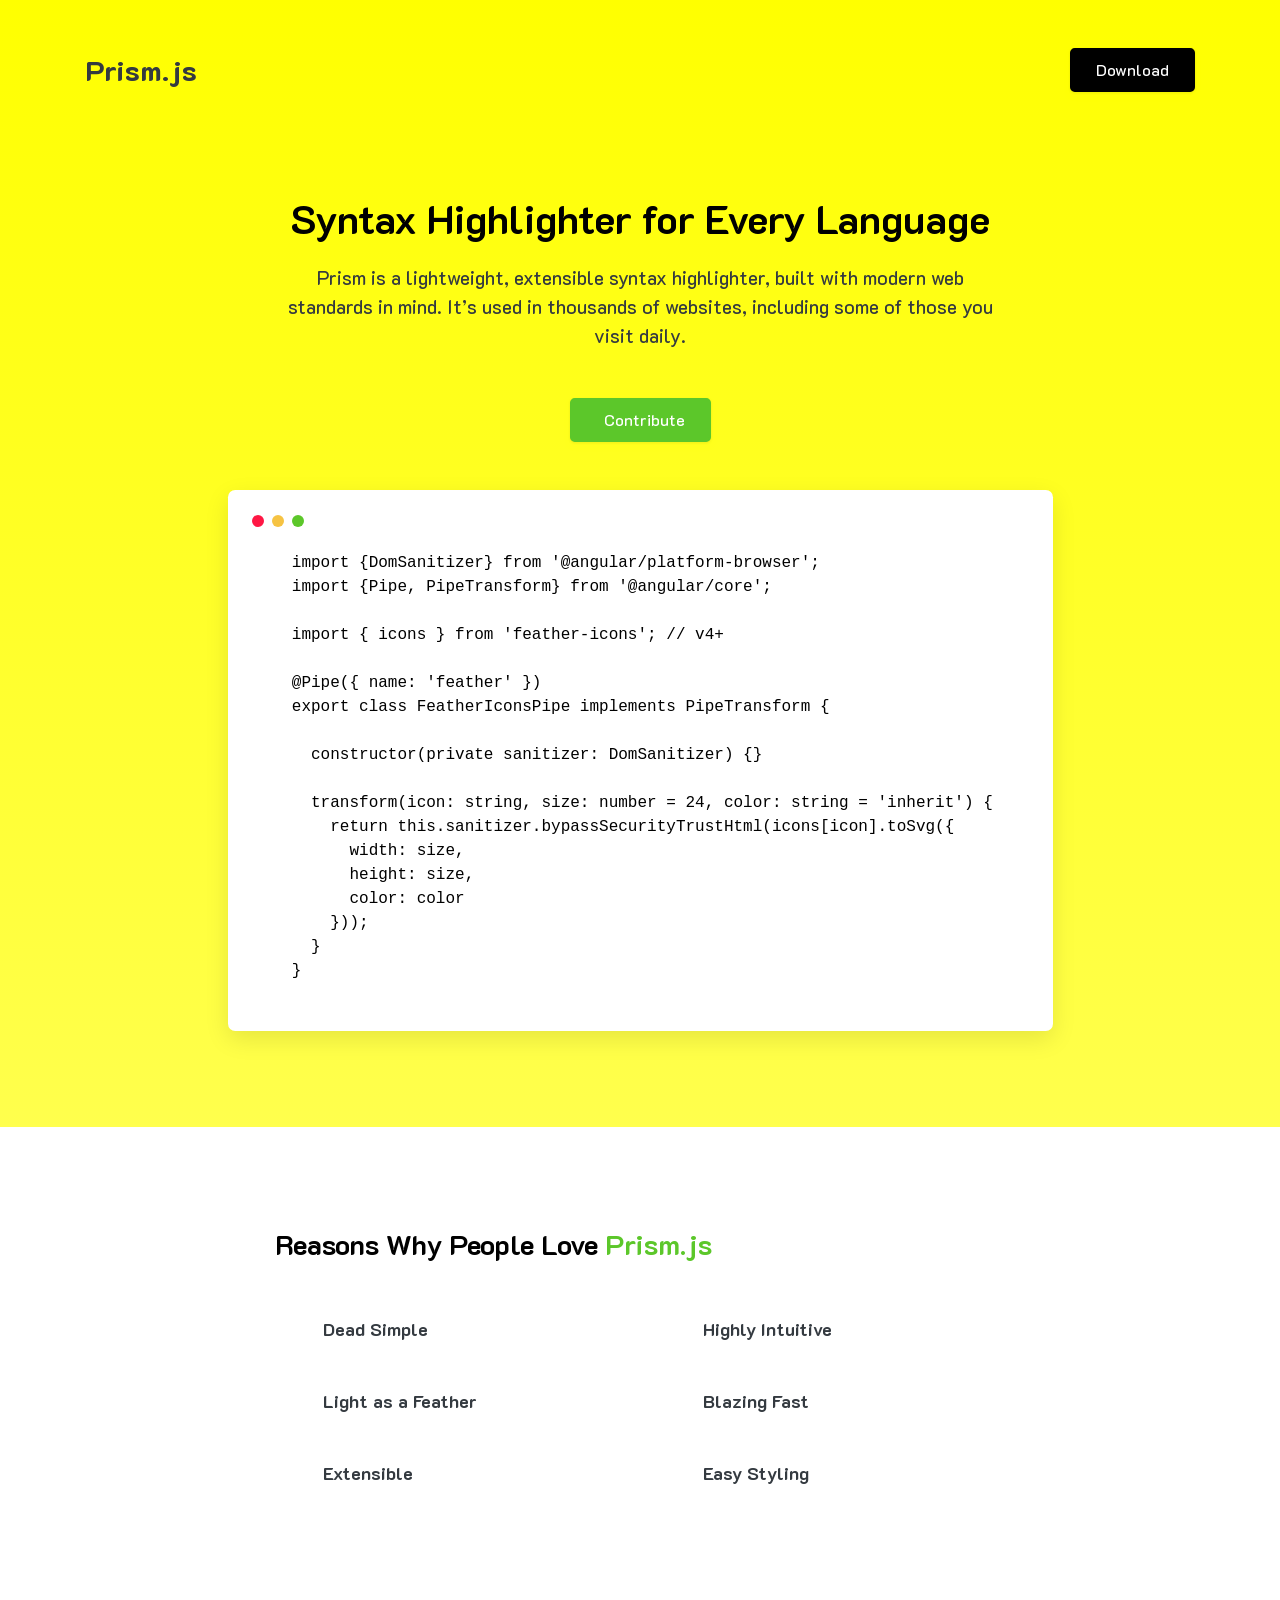
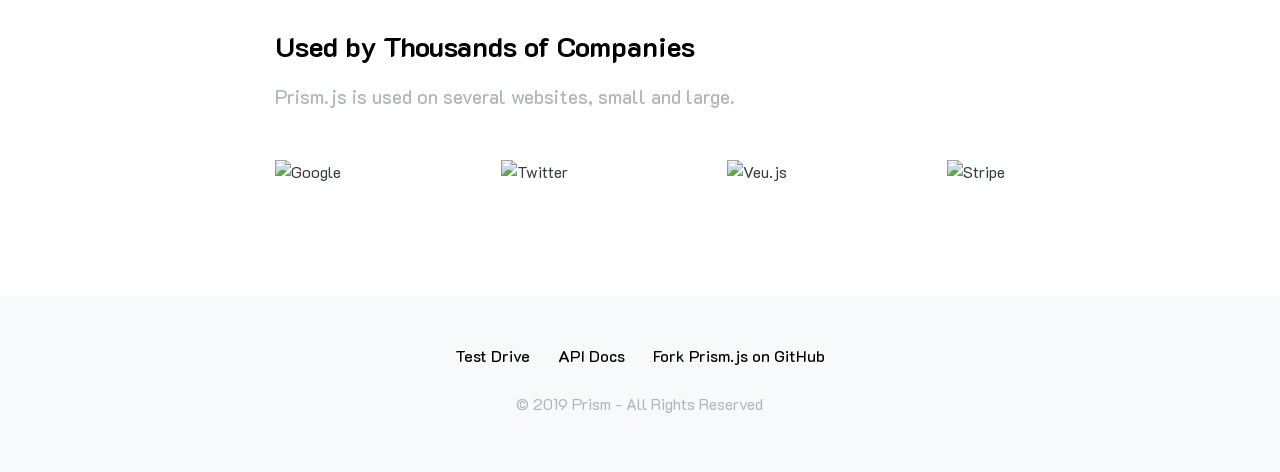
==== docs/index.html @ 2f0b711b "docs" ====
<!doctype html>
<html lang="en">
<head>
    <!-- Required meta tags -->
    <meta charset="utf-8">
    <meta name="viewport" content="width=device-width, initial-scale=1, shrink-to-fit=no">
    <title>Prism - Bootstrap 4 Open Source Landing Page Template</title>
    <meta name="description" content="Prism is a beautiful Bootstrap 4 template for open-source landing pages."/>

    <!--Google font-->
    <link href="https://fonts.googleapis.com/css?family=K2D:300,400,500,700,800" rel="stylesheet">

    <!-- Bootstrap CSS / Color Scheme -->
    <link rel="stylesheet" href="css/bootstrap.css">
</head>
<body>

<!--Header Section-->
<section class="bg-gradient pt-5 pb-6">
    <div class="container">
        <div class="row">
            <div class="col-12 d-flex flex-row align-items-center justify-content-between">
                <div class="heading-brand">Prism.js</div>
                <a href="https://prismjs.com/download.html" class="btn btn-dark" target="_blank">Download</a>
            </div>
        </div>
        <div class="row mt-6">
            <div class="col-md-8 mx-auto text-center">
                <h1>Syntax Highlighter for Every Language</h1>
                <p class="lead mb-5">Prism is a lightweight, extensible syntax highlighter, built with modern web
                    standards in mind. It’s used in thousands of websites, including some of those you visit daily.</p>
                <a href="https://github.com/LeaVerou/prism/" class="btn btn-success svg-icon">
                    <em class="mr-2" data-feather="github"></em>
                    Contribute
                </a>
            </div>
        </div>
        <div class="row mt-5">
            <div class="col-md-9 mx-auto">
                <div class="code-window">
                    <div class="dots">
                        <div class="red"></div>
                        <div class="orange"></div>
                        <div class="green"></div>
                    </div>
                    <pre class="language-javascript line-numbers"><code class="language-javascript">import {DomSanitizer} from '@angular/platform-browser';
import {Pipe, PipeTransform} from '@angular/core';

import { icons } from 'feather-icons'; // v4+

@Pipe({ name: 'feather' })
export class FeatherIconsPipe implements PipeTransform {

  constructor(private sanitizer: DomSanitizer) {}

  transform(icon: string, size: number = 24, color: string = 'inherit') {
    return this.sanitizer.bypassSecurityTrustHtml(icons[icon].toSvg({
      width: size,
      height: size,
      color: color
    }));
  }
}</code></pre>
                </div>
            </div>
        </div>
    </div>
</section>

<!--Features Section-->
<section class="py-6">
    <div class="container">
        <div class="row">
            <div class="col-md-8 mx-auto">
                <h2 class="text-center text-md-left">Reasons Why People Love <span class="text-success">Prism.js</span></h2>
                <div class="row feature-grid">
                    <div class="col-sm-6">
                        <div class="media">
                            <div class="icon-box">
                                <div class="icon-box-inner">
                                    <span data-feather="check-circle" width="28" height="28"></span>
                                </div>
                            </div>
                            <div class="media-body">
                                Dead Simple
                            </div>
                        </div>
                    </div>
                    <div class="col-sm-6">
                        <div class="media">
                            <div class="icon-box">
                                <div class="icon-box-inner">
                                    <span data-feather="command" width="28" height="28"></span>
                                </div>
                            </div>
                            <div class="media-body">
                                Highly Intuitive
                            </div>
                        </div>
                    </div>
                    <div class="col-sm-6">
                        <div class="media">
                            <div class="icon-box">
                                <div class="icon-box-inner">
                                    <span data-feather="feather" width="28" height="28"></span>
                                </div>
                            </div>
                            <div class="media-body">
                                Light as a Feather
                            </div>
                        </div>
                    </div>
                    <div class="col-sm-6">
                        <div class="media">
                            <div class="icon-box">
                                <div class="icon-box-inner">
                                    <span data-feather="zap" width="28" height="28"></span>
                                </div>
                            </div>
                            <div class="media-body">
                                Blazing Fast
                            </div>
                        </div>
                    </div>
                    <div class="col-sm-6">
                        <div class="media">
                            <div class="icon-box">
                                <div class="icon-box-inner">
                                    <span data-feather="git-pull-request" width="28" height="28"></span>
                                </div>
                            </div>
                            <div class="media-body">
                                Extensible
                            </div>
                        </div>
                    </div><div class="col-sm-6">
                        <div class="media">
                            <div class="icon-box">
                                <div class="icon-box-inner">
                                    <span data-feather="droplet" width="28" height="28"></span>
                                </div>
                            </div>
                            <div class="media-body">
                                Easy Styling
                            </div>
                        </div>
                    </div>
                </div>
            </div>
        </div>
    </div>
</section>

<!--Used By Section-->
<section class="pb-6">
    <div class="container">
        <div class="row">
            <div class="col-md-8 mx-auto">
                <h2 class="text-center text-md-left">Used by Thousands of Companies</h2>
                <p class="lead text-muted">Prism.js is used on several websites, small and large.</p>
                <div class="mt-5 d-flex flex-row justify-content-md-between flex-wrap press-icons">
                    <img src="https://logo.clearbit.com/google.com?size=60" alt="Google"/>
                    <img src="https://logo.clearbit.com/twitter.com?size=60" alt="Twitter"/>
                    <img src="https://logo.clearbit.com/vuejs.org?size=60" alt="Veu.js"/>
                    <img src="https://logo.clearbit.com/stripe.com?size=60" alt="Stripe"/>
                </div>
            </div>
        </div>
    </div>
</section>

<!--footer-->
<footer class="py-5 bg-light">
    <div class="container">
        <div class="row">
            <div class="col-12 text-center">
                <ul class="list-inline">
                    <li class="list-inline-item"><a href="https://prismjs.com/test.html">Test Drive</a></li>
                    <li class="list-inline-item"><a href="https://prismjs.com/extending.html">API Docs</a></li>
                    <li class="list-inline-item"><a href="https://github.com/LeaVerou/prism/">Fork Prism.js on GitHub</a></li>
                </ul>
            </div>
        </div>
        <div class="row my-2">
            <div class="col-md-4 mx-auto text-muted text-center small-xl">
                &copy; 2019 Prism - All Rights Reserved
            </div>
        </div>
    </div>
</footer>

<!-- jQuery first, then Popper.js, then Bootstrap JS -->
<script src="https://code.jquery.com/jquery-3.2.1.min.js"></script>
<script src="https://cdnjs.cloudflare.com/ajax/libs/feather-icons/4.7.3/feather.min.js"></script>
<script src="https://cdnjs.cloudflare.com/ajax/libs/prism/1.15.0/prism.min.js"></script>
<script src="https://cdnjs.cloudflare.com/ajax/libs/prism/1.15.0/plugins/line-numbers/prism-line-numbers.min.js"></script>
<script src="js/scripts.js"></script>
</body>
</html>
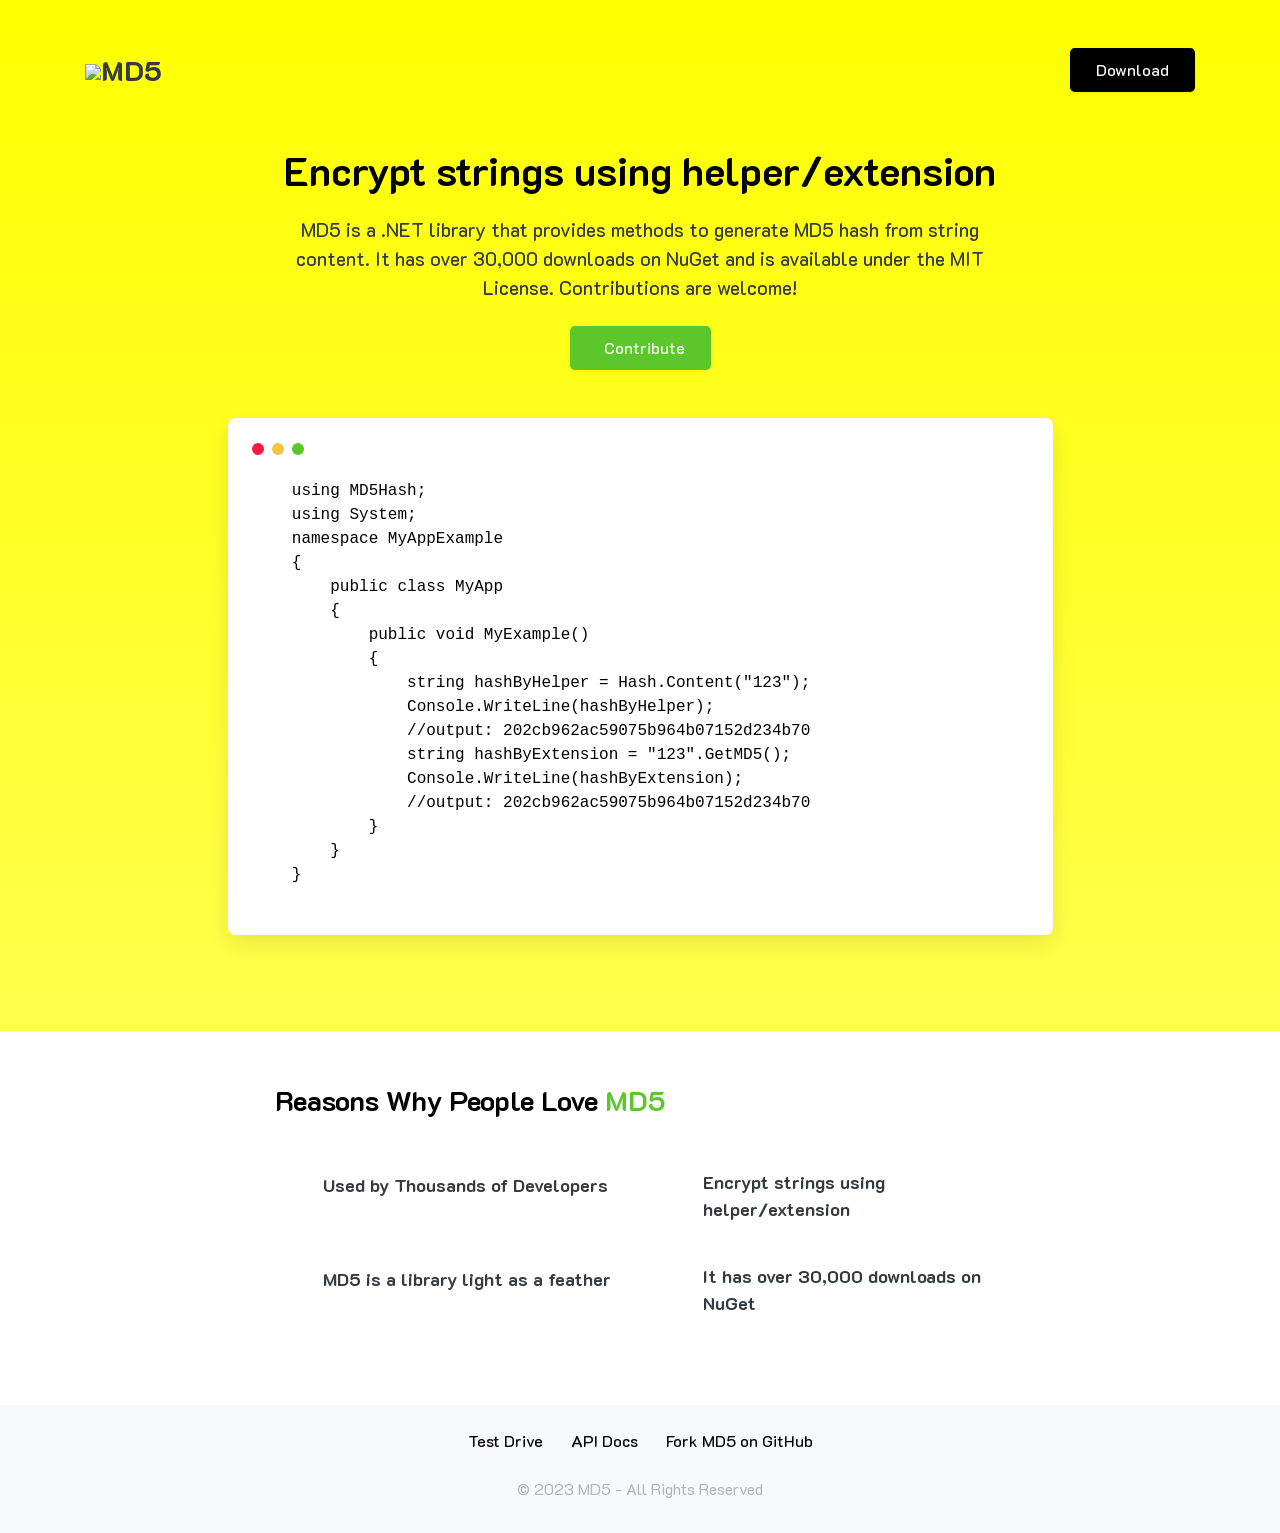
==== commit 3a045ccb: "updated docs" ====
--- a/docs/index.html
+++ b/docs/index.html
@@ -4,14 +4,19 @@
     <!-- Required meta tags -->
     <meta charset="utf-8">
     <meta name="viewport" content="width=device-width, initial-scale=1, shrink-to-fit=no">
-    <title>Prism - Bootstrap 4 Open Source Landing Page Template</title>
-    <meta name="description" content="Prism is a beautiful Bootstrap 4 template for open-source landing pages."/>
+    <title>MD5 - .NET library to generate MD5 hash</title>
+    <meta name="description" content="MD5 is a .NET library that provides methods to generate MD5 hash from string content. It uses the System.Security.Cryptography.MD5 class to generate the hash."/>
 
     <!--Google font-->
     <link href="https://fonts.googleapis.com/css?family=K2D:300,400,500,700,800" rel="stylesheet">
 
     <!-- Bootstrap CSS / Color Scheme -->
     <link rel="stylesheet" href="css/bootstrap.css">
+    <style>
+        .token.operator, .token.entity, .token.url, .language-css .token.string, .style .token.string, .token.variable {
+            color: #000000;
+        }
+    </style>
 </head>
 <body>
 
@@ -20,16 +25,16 @@
     <div class="container">
         <div class="row">
             <div class="col-12 d-flex flex-row align-items-center justify-content-between">
-                <div class="heading-brand">Prism.js</div>
-                <a href="https://prismjs.com/download.html" class="btn btn-dark" target="_blank">Download</a>
+                <div class="heading-brand"><img src="https://api.nuget.org/v3-flatcontainer/md5/2.0.3/icon" width="35" style="padding-bottom: 5px;"/>MD5</div>
+                <a href="https://www.nuget.org/packages/MD5" class="btn btn-dark" target="_blank">Download</a>
             </div>
         </div>
-        <div class="row mt-6">
+        <div class="row mt-5">
             <div class="col-md-8 mx-auto text-center">
-                <h1>Syntax Highlighter for Every Language</h1>
-                <p class="lead mb-5">Prism is a lightweight, extensible syntax highlighter, built with modern web
-                    standards in mind. It’s used in thousands of websites, including some of those you visit daily.</p>
-                <a href="https://github.com/LeaVerou/prism/" class="btn btn-success svg-icon">
+                <h1>Encrypt strings using helper/extension
+                </h1>
+                <p class="lead mb-4">MD5 is a .NET library that provides methods to generate MD5 hash from string content. It has over 30,000 downloads on NuGet and is available under the MIT License. Contributions are welcome!</p>
+                <a href="https://github.com/oalexandrefreire/MD5" class="btn btn-success svg-icon">
                     <em class="mr-2" data-feather="github"></em>
                     Contribute
                 </a>
@@ -43,24 +48,24 @@
                         <div class="orange"></div>
                         <div class="green"></div>
                     </div>
-                    <pre class="language-javascript line-numbers"><code class="language-javascript">import {DomSanitizer} from '@angular/platform-browser';
-import {Pipe, PipeTransform} from '@angular/core';
-
-import { icons } from 'feather-icons'; // v4+
-
-@Pipe({ name: 'feather' })
-export class FeatherIconsPipe implements PipeTransform {
-
-  constructor(private sanitizer: DomSanitizer) {}
-
-  transform(icon: string, size: number = 24, color: string = 'inherit') {
-    return this.sanitizer.bypassSecurityTrustHtml(icons[icon].toSvg({
-      width: size,
-      height: size,
-      color: color
-    }));
-  }
-}</code></pre>
+                    <pre class="language-javascript line-numbers"><code class="language-javascript">using MD5Hash;
+using System;
+namespace MyAppExample
+{
+    public class MyApp
+    {
+        public void MyExample()
+        {
+            string hashByHelper = Hash.Content("123");
+            Console.WriteLine(hashByHelper);
+            //output: 202cb962ac59075b964b07152d234b70
+            string hashByExtension = "123".GetMD5();
+            Console.WriteLine(hashByExtension);
+            //output: 202cb962ac59075b964b07152d234b70
+        }
+    }
+}
+</code></pre>
                 </div>
             </div>
         </div>
@@ -68,11 +73,11 @@
 </section>
 
 <!--Features Section-->
-<section class="py-6">
+<section class="py-5">
     <div class="container">
         <div class="row">
             <div class="col-md-8 mx-auto">
-                <h2 class="text-center text-md-left">Reasons Why People Love <span class="text-success">Prism.js</span></h2>
+                <h2 class="text-center text-md-left">Reasons Why People Love <span class="text-success">MD5</span></h2>
                 <div class="row feature-grid">
                     <div class="col-sm-6">
                         <div class="media">
@@ -82,7 +87,7 @@
                                 </div>
                             </div>
                             <div class="media-body">
-                                Dead Simple
+                                Used by Thousands of Developers
                             </div>
                         </div>
                     </div>
@@ -94,7 +99,7 @@
                                 </div>
                             </div>
                             <div class="media-body">
-                                Highly Intuitive
+                                Encrypt strings using helper/extension
                             </div>
                         </div>
                     </div>
@@ -106,7 +111,7 @@
                                 </div>
                             </div>
                             <div class="media-body">
-                                Light as a Feather
+                                MD5 is a library light as a feather
                             </div>
                         </div>
                     </div>
@@ -118,30 +123,7 @@
                                 </div>
                             </div>
                             <div class="media-body">
-                                Blazing Fast
-                            </div>
-                        </div>
-                    </div>
-                    <div class="col-sm-6">
-                        <div class="media">
-                            <div class="icon-box">
-                                <div class="icon-box-inner">
-                                    <span data-feather="git-pull-request" width="28" height="28"></span>
-                                </div>
-                            </div>
-                            <div class="media-body">
-                                Extensible
-                            </div>
-                        </div>
-                    </div><div class="col-sm-6">
-                        <div class="media">
-                            <div class="icon-box">
-                                <div class="icon-box-inner">
-                                    <span data-feather="droplet" width="28" height="28"></span>
-                                </div>
-                            </div>
-                            <div class="media-body">
-                                Easy Styling
+                                It has over 30,000 downloads on NuGet
                             </div>
                         </div>
                     </div>
@@ -151,39 +133,21 @@
     </div>
 </section>
 
-<!--Used By Section-->
-<section class="pb-6">
-    <div class="container">
-        <div class="row">
-            <div class="col-md-8 mx-auto">
-                <h2 class="text-center text-md-left">Used by Thousands of Companies</h2>
-                <p class="lead text-muted">Prism.js is used on several websites, small and large.</p>
-                <div class="mt-5 d-flex flex-row justify-content-md-between flex-wrap press-icons">
-                    <img src="https://logo.clearbit.com/google.com?size=60" alt="Google"/>
-                    <img src="https://logo.clearbit.com/twitter.com?size=60" alt="Twitter"/>
-                    <img src="https://logo.clearbit.com/vuejs.org?size=60" alt="Veu.js"/>
-                    <img src="https://logo.clearbit.com/stripe.com?size=60" alt="Stripe"/>
-                </div>
-            </div>
-        </div>
-    </div>
-</section>
-
 <!--footer-->
-<footer class="py-5 bg-light">
+<footer class="py-4 bg-light">
     <div class="container">
         <div class="row">
             <div class="col-12 text-center">
                 <ul class="list-inline">
-                    <li class="list-inline-item"><a href="https://prismjs.com/test.html">Test Drive</a></li>
-                    <li class="list-inline-item"><a href="https://prismjs.com/extending.html">API Docs</a></li>
-                    <li class="list-inline-item"><a href="https://github.com/LeaVerou/prism/">Fork Prism.js on GitHub</a></li>
+                    <li class="list-inline-item"><a href="https://www.nuget.org/packages/MD5">Test Drive</a></li>
+                    <li class="list-inline-item"><a href="https://github.com/oalexandrefreire/MD5#readme">API Docs</a></li>
+                    <li class="list-inline-item"><a href="https://github.com/oalexandrefreire/MD5/fork/">Fork MD5 on GitHub</a></li>
                 </ul>
             </div>
         </div>
         <div class="row my-2">
             <div class="col-md-4 mx-auto text-muted text-center small-xl">
-                &copy; 2019 Prism - All Rights Reserved
+                &copy; 2023 MD5 - All Rights Reserved
             </div>
         </div>
     </div>
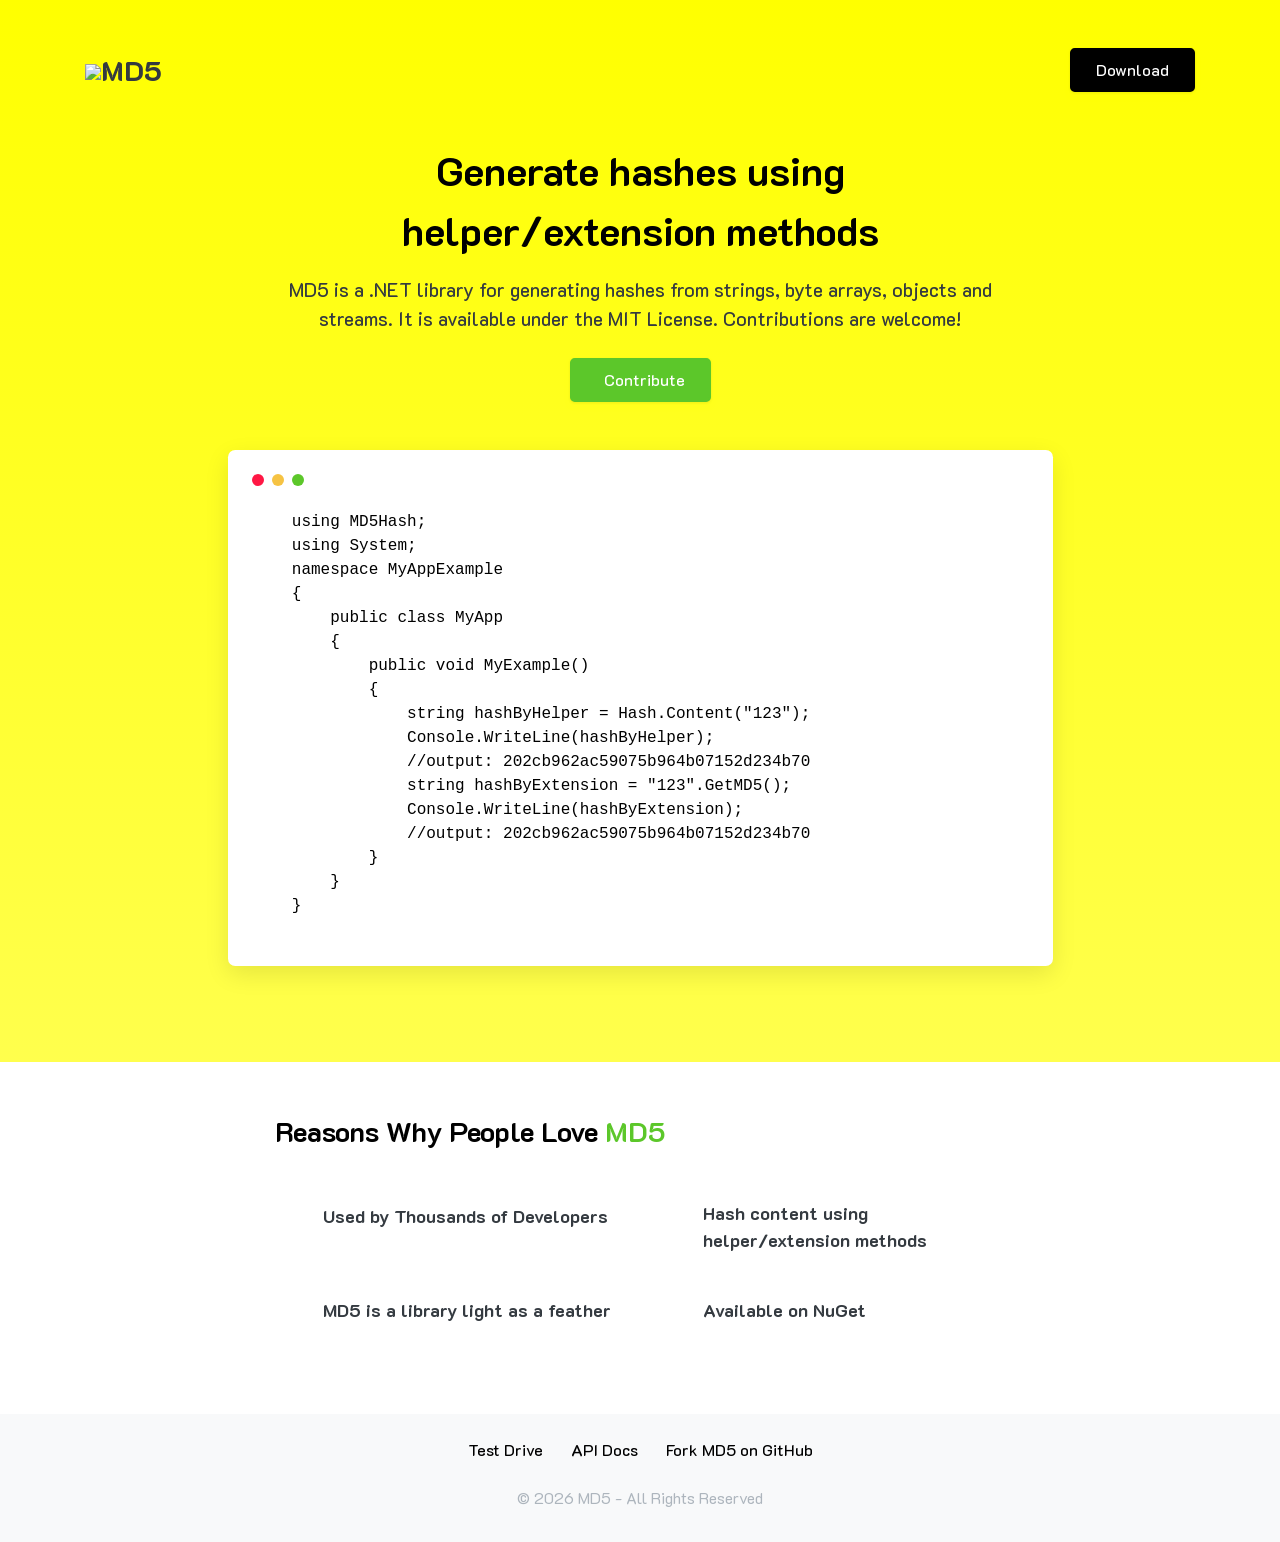
==== commit a8518a34: "updates" ====
--- a/docs/index.html
+++ b/docs/index.html
@@ -4,8 +4,8 @@
     <!-- Required meta tags -->
     <meta charset="utf-8">
     <meta name="viewport" content="width=device-width, initial-scale=1, shrink-to-fit=no">
-    <title>MD5 - .NET library to generate MD5 hash</title>
-    <meta name="description" content="MD5 is a .NET library that provides methods to generate MD5 hash from string content. It uses the System.Security.Cryptography.MD5 class to generate the hash."/>
+    <title>MD5 - .NET library for MD5 hashes</title>
+    <meta name="description" content="A .NET library for generating MD5 hashes from strings, byte arrays, objects and streams for compatibility and checksums."/>
 
     <!--Google font-->
     <link href="https://fonts.googleapis.com/css?family=K2D:300,400,500,700,800" rel="stylesheet">
@@ -31,9 +31,9 @@
         </div>
         <div class="row mt-5">
             <div class="col-md-8 mx-auto text-center">
-                <h1>Encrypt strings using helper/extension
+                <h1>Generate hashes using helper/extension methods
                 </h1>
-                <p class="lead mb-4">MD5 is a .NET library that provides methods to generate MD5 hash from string content. It has over 30,000 downloads on NuGet and is available under the MIT License. Contributions are welcome!</p>
+                <p class="lead mb-4">MD5 is a .NET library for generating hashes from strings, byte arrays, objects and streams. It is available under the MIT License. Contributions are welcome!</p>
                 <a href="https://github.com/oalexandrefreire/MD5" class="btn btn-success svg-icon">
                     <em class="mr-2" data-feather="github"></em>
                     Contribute
@@ -99,7 +99,7 @@
                                 </div>
                             </div>
                             <div class="media-body">
-                                Encrypt strings using helper/extension
+                                Hash content using helper/extension methods
                             </div>
                         </div>
                     </div>
@@ -123,7 +123,7 @@
                                 </div>
                             </div>
                             <div class="media-body">
-                                It has over 30,000 downloads on NuGet
+                                Available on NuGet
                             </div>
                         </div>
                     </div>
@@ -147,7 +147,7 @@
         </div>
         <div class="row my-2">
             <div class="col-md-4 mx-auto text-muted text-center small-xl">
-                &copy; 2023 MD5 - All Rights Reserved
+                &copy; 2026 MD5 - All Rights Reserved
             </div>
         </div>
     </div>
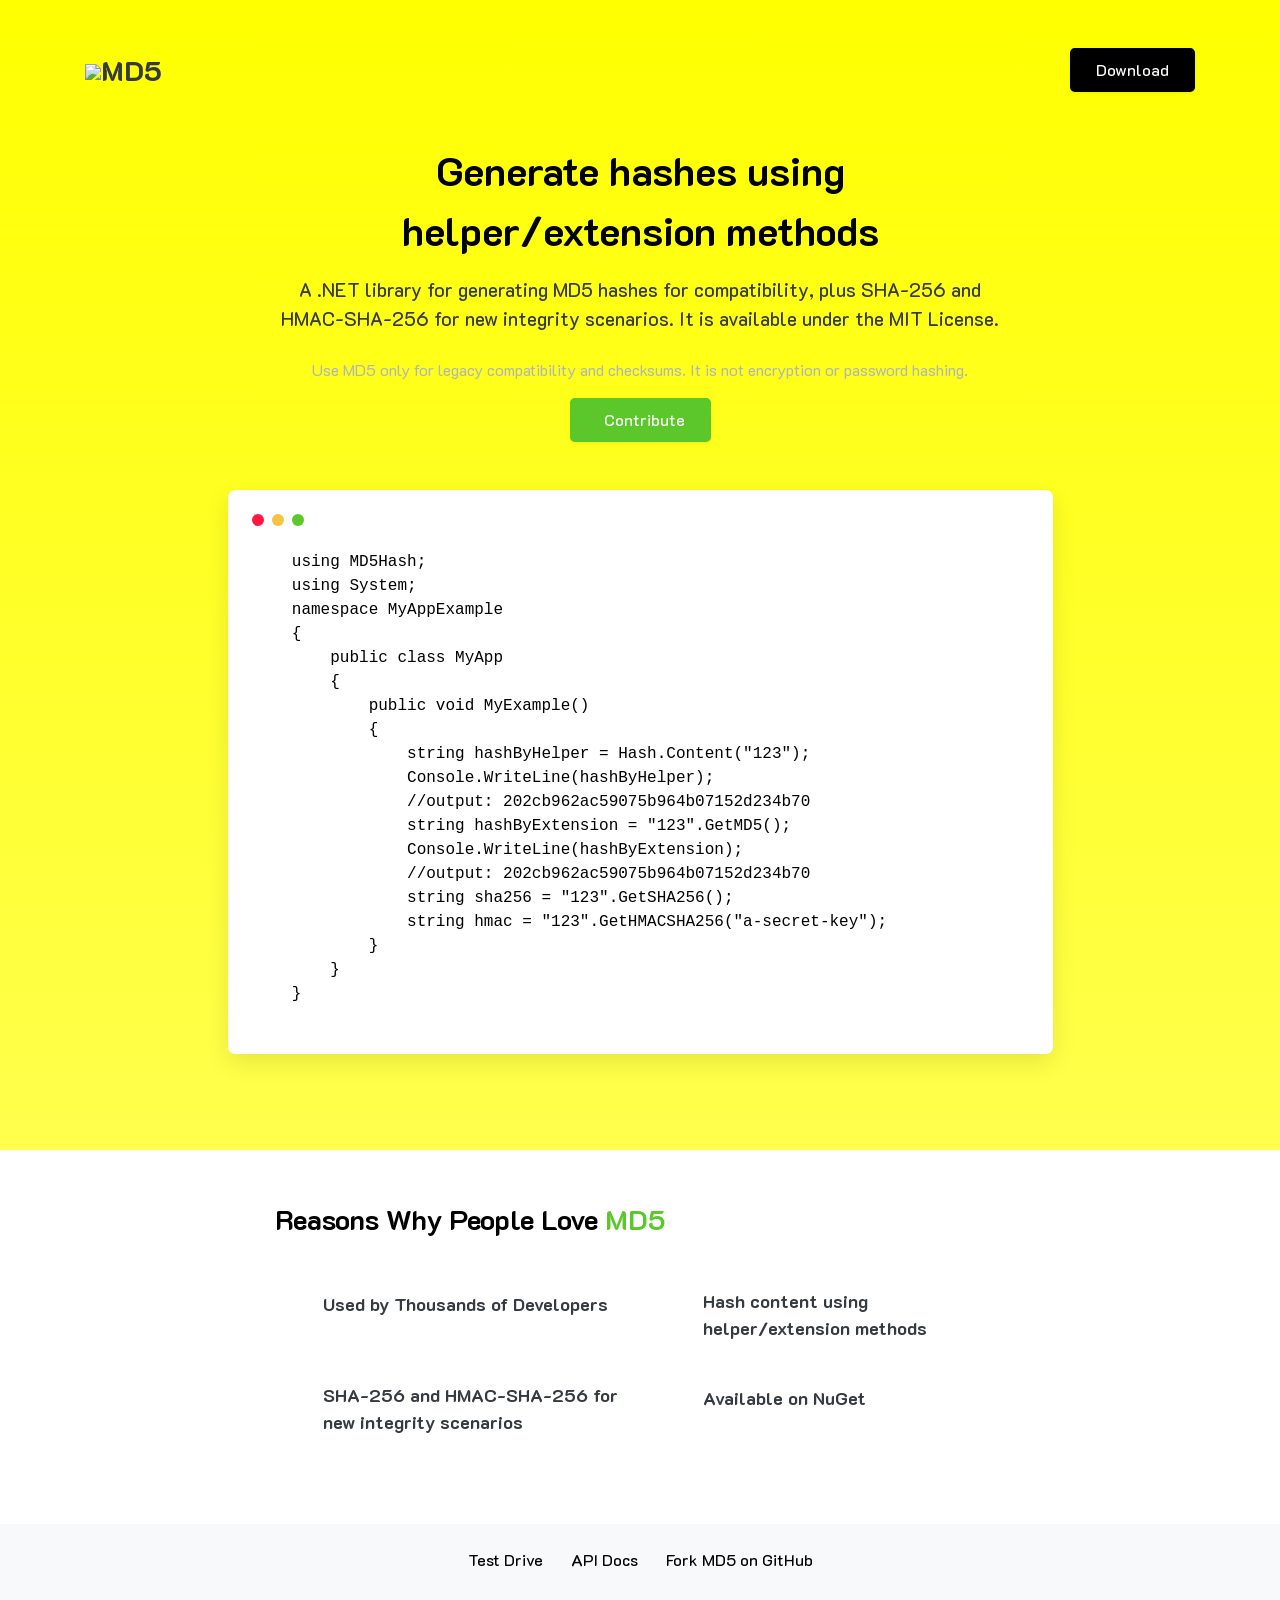
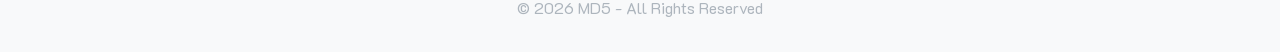
==== commit 4dd6a4d5: "release 2.3.0" ====
--- a/docs/index.html
+++ b/docs/index.html
@@ -4,8 +4,8 @@
     <!-- Required meta tags -->
     <meta charset="utf-8">
     <meta name="viewport" content="width=device-width, initial-scale=1, shrink-to-fit=no">
-    <title>MD5 - .NET library for MD5 hashes</title>
-    <meta name="description" content="A .NET library for generating MD5 hashes from strings, byte arrays, objects and streams for compatibility and checksums."/>
+    <title>MD5 - .NET library for MD5, SHA-256 and HMAC-SHA-256 hashes</title>
+    <meta name="description" content="A .NET library for generating MD5, SHA-256 and HMAC-SHA-256 hashes from strings, byte arrays, objects and streams."/>
 
     <!--Google font-->
     <link href="https://fonts.googleapis.com/css?family=K2D:300,400,500,700,800" rel="stylesheet">
@@ -33,7 +33,8 @@
             <div class="col-md-8 mx-auto text-center">
                 <h1>Generate hashes using helper/extension methods
                 </h1>
-                <p class="lead mb-4">MD5 is a .NET library for generating hashes from strings, byte arrays, objects and streams. It is available under the MIT License. Contributions are welcome!</p>
+                <p class="lead mb-4">A .NET library for generating MD5 hashes for compatibility, plus SHA-256 and HMAC-SHA-256 for new integrity scenarios. It is available under the MIT License.</p>
+                <p class="text-muted">Use MD5 only for legacy compatibility and checksums. It is not encryption or password hashing.</p>
                 <a href="https://github.com/oalexandrefreire/MD5" class="btn btn-success svg-icon">
                     <em class="mr-2" data-feather="github"></em>
                     Contribute
@@ -62,6 +63,8 @@
             string hashByExtension = "123".GetMD5();
             Console.WriteLine(hashByExtension);
             //output: 202cb962ac59075b964b07152d234b70
+            string sha256 = "123".GetSHA256();
+            string hmac = "123".GetHMACSHA256("a-secret-key");
         }
     }
 }
@@ -111,7 +114,7 @@
                                 </div>
                             </div>
                             <div class="media-body">
-                                MD5 is a library light as a feather
+                                SHA-256 and HMAC-SHA-256 for new integrity scenarios
                             </div>
                         </div>
                     </div>
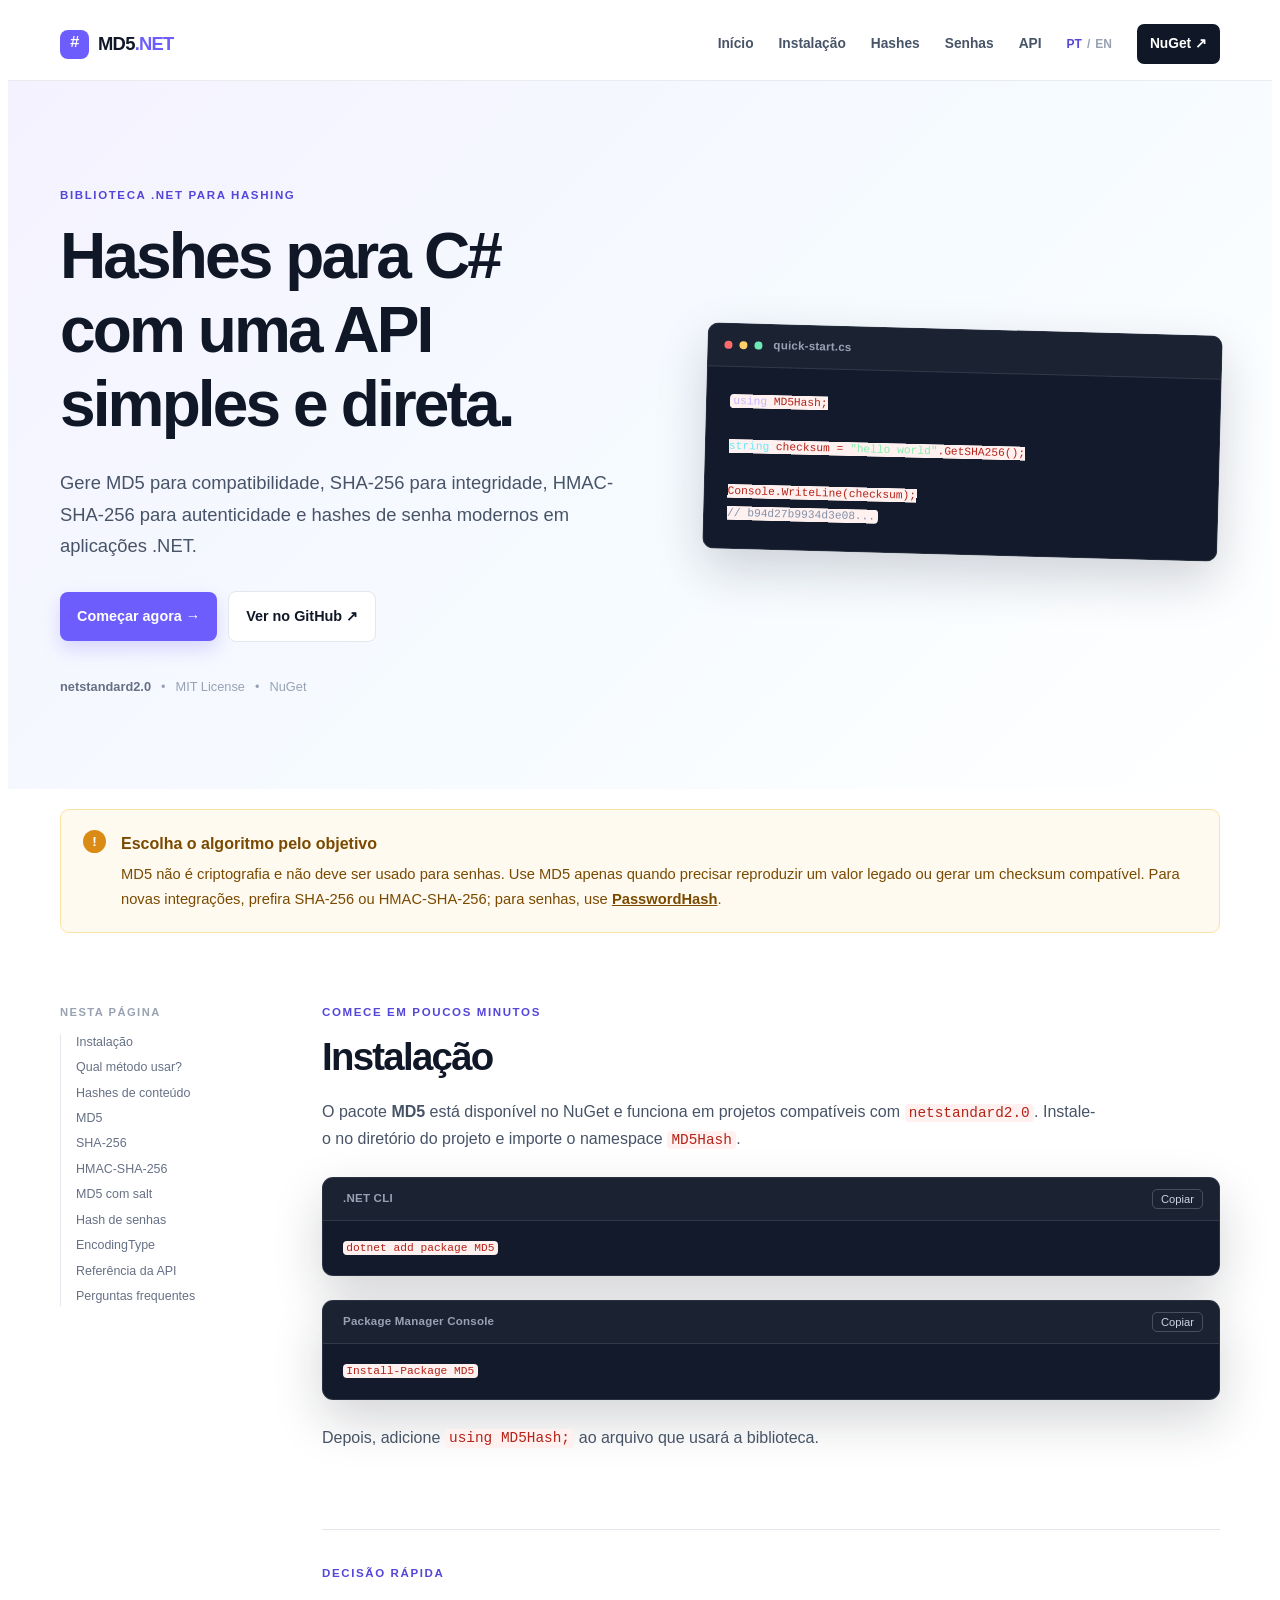
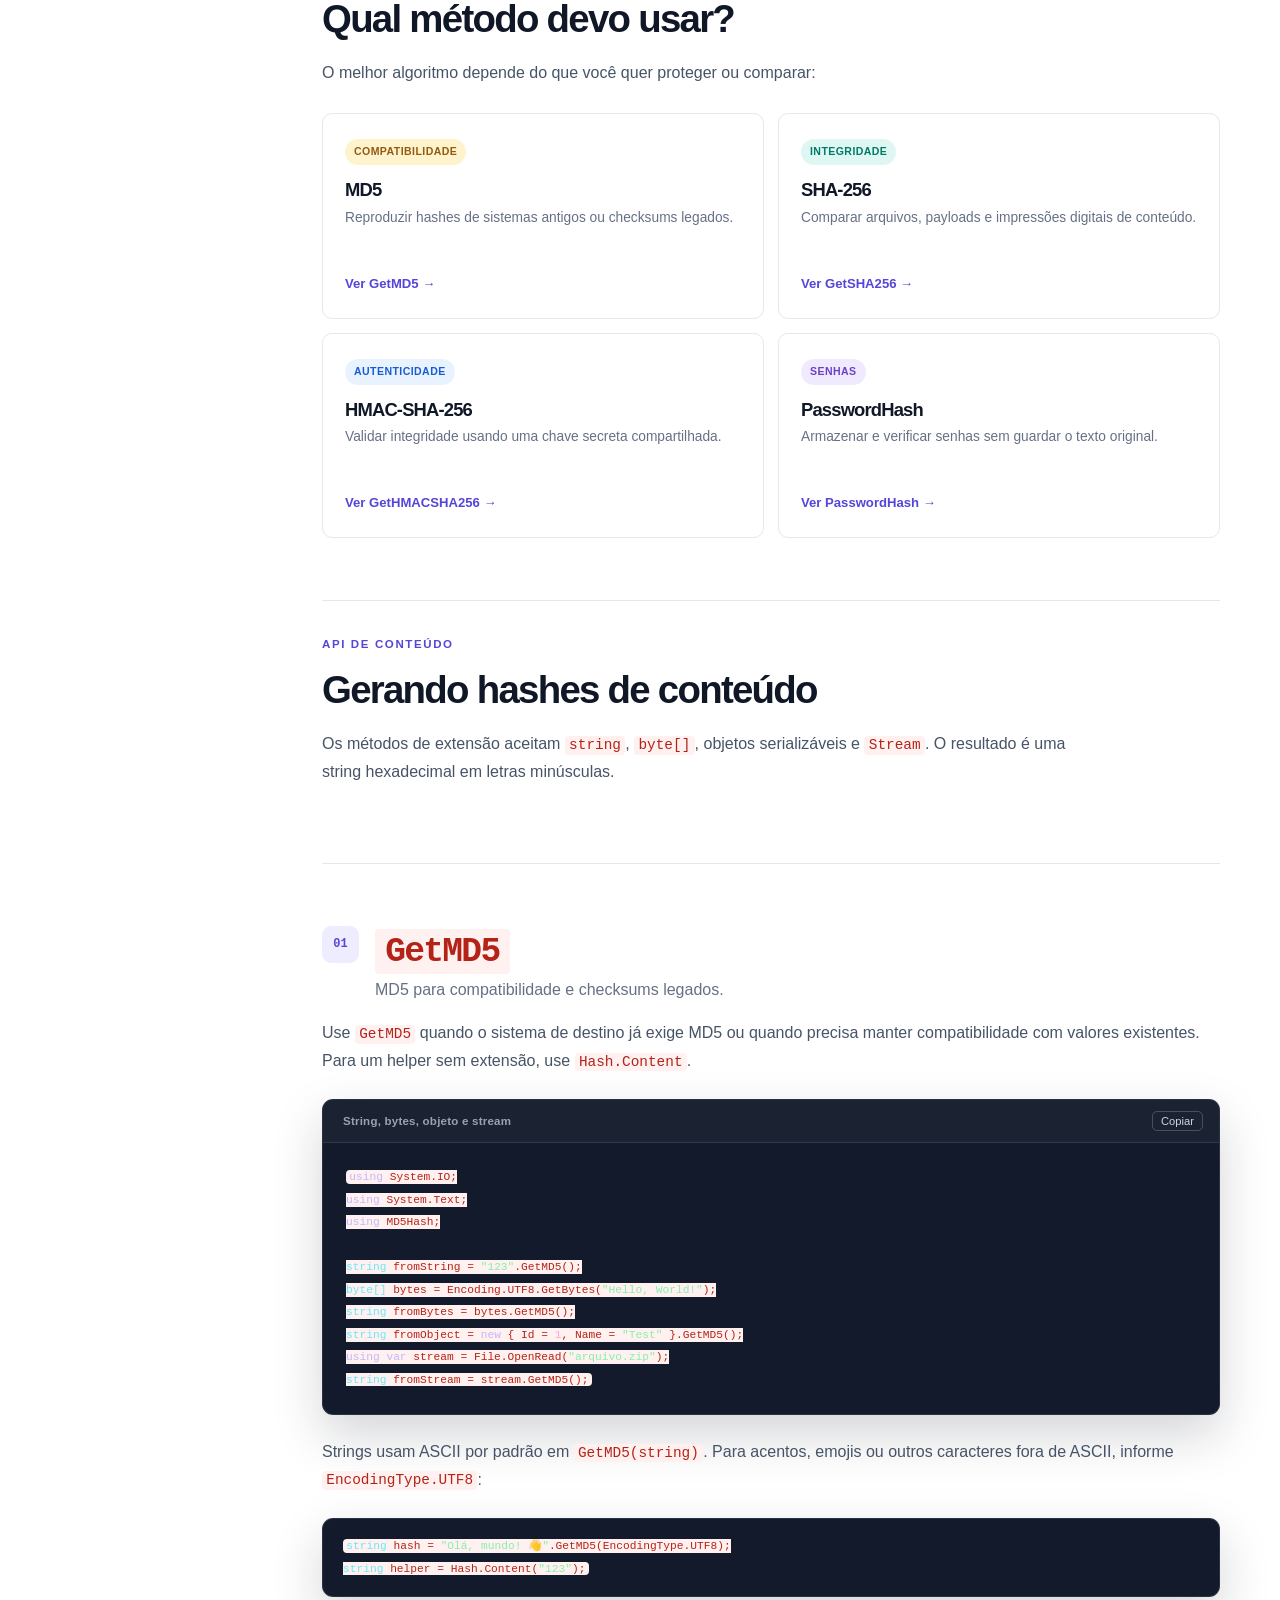
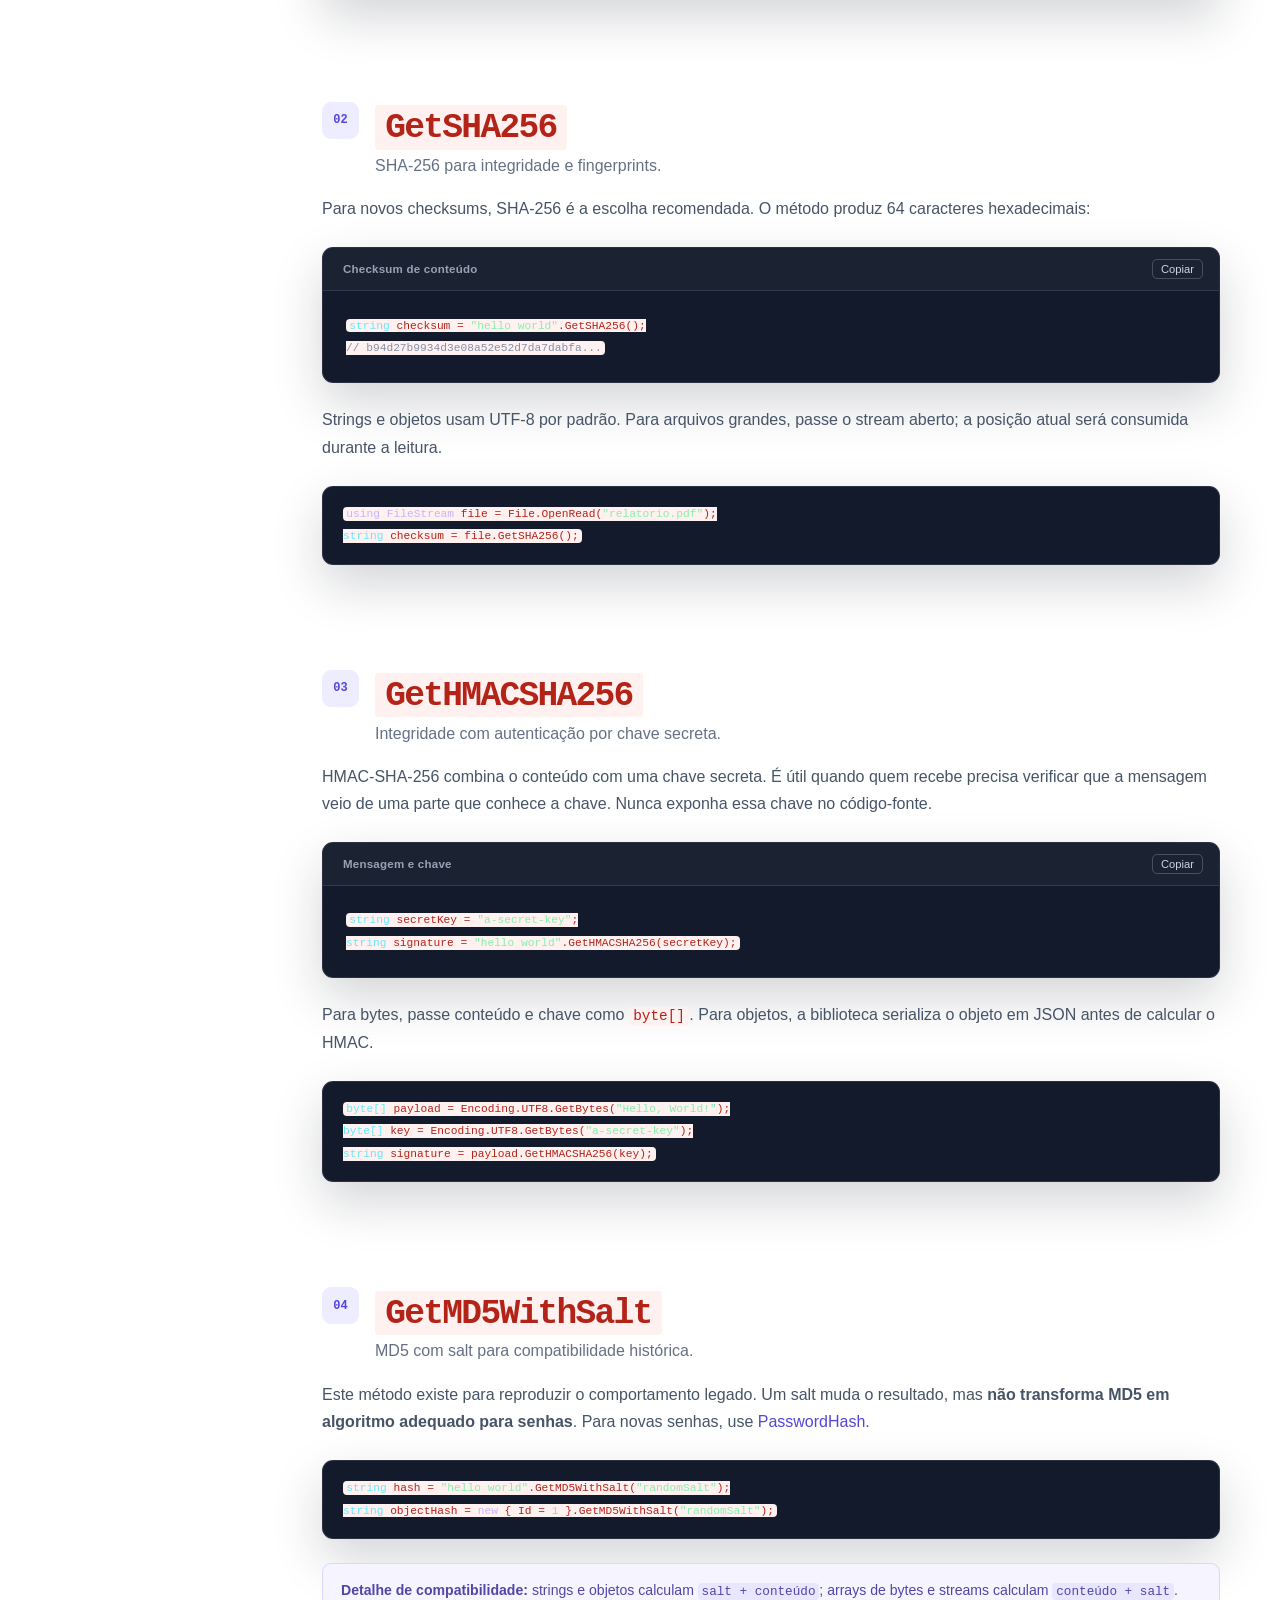
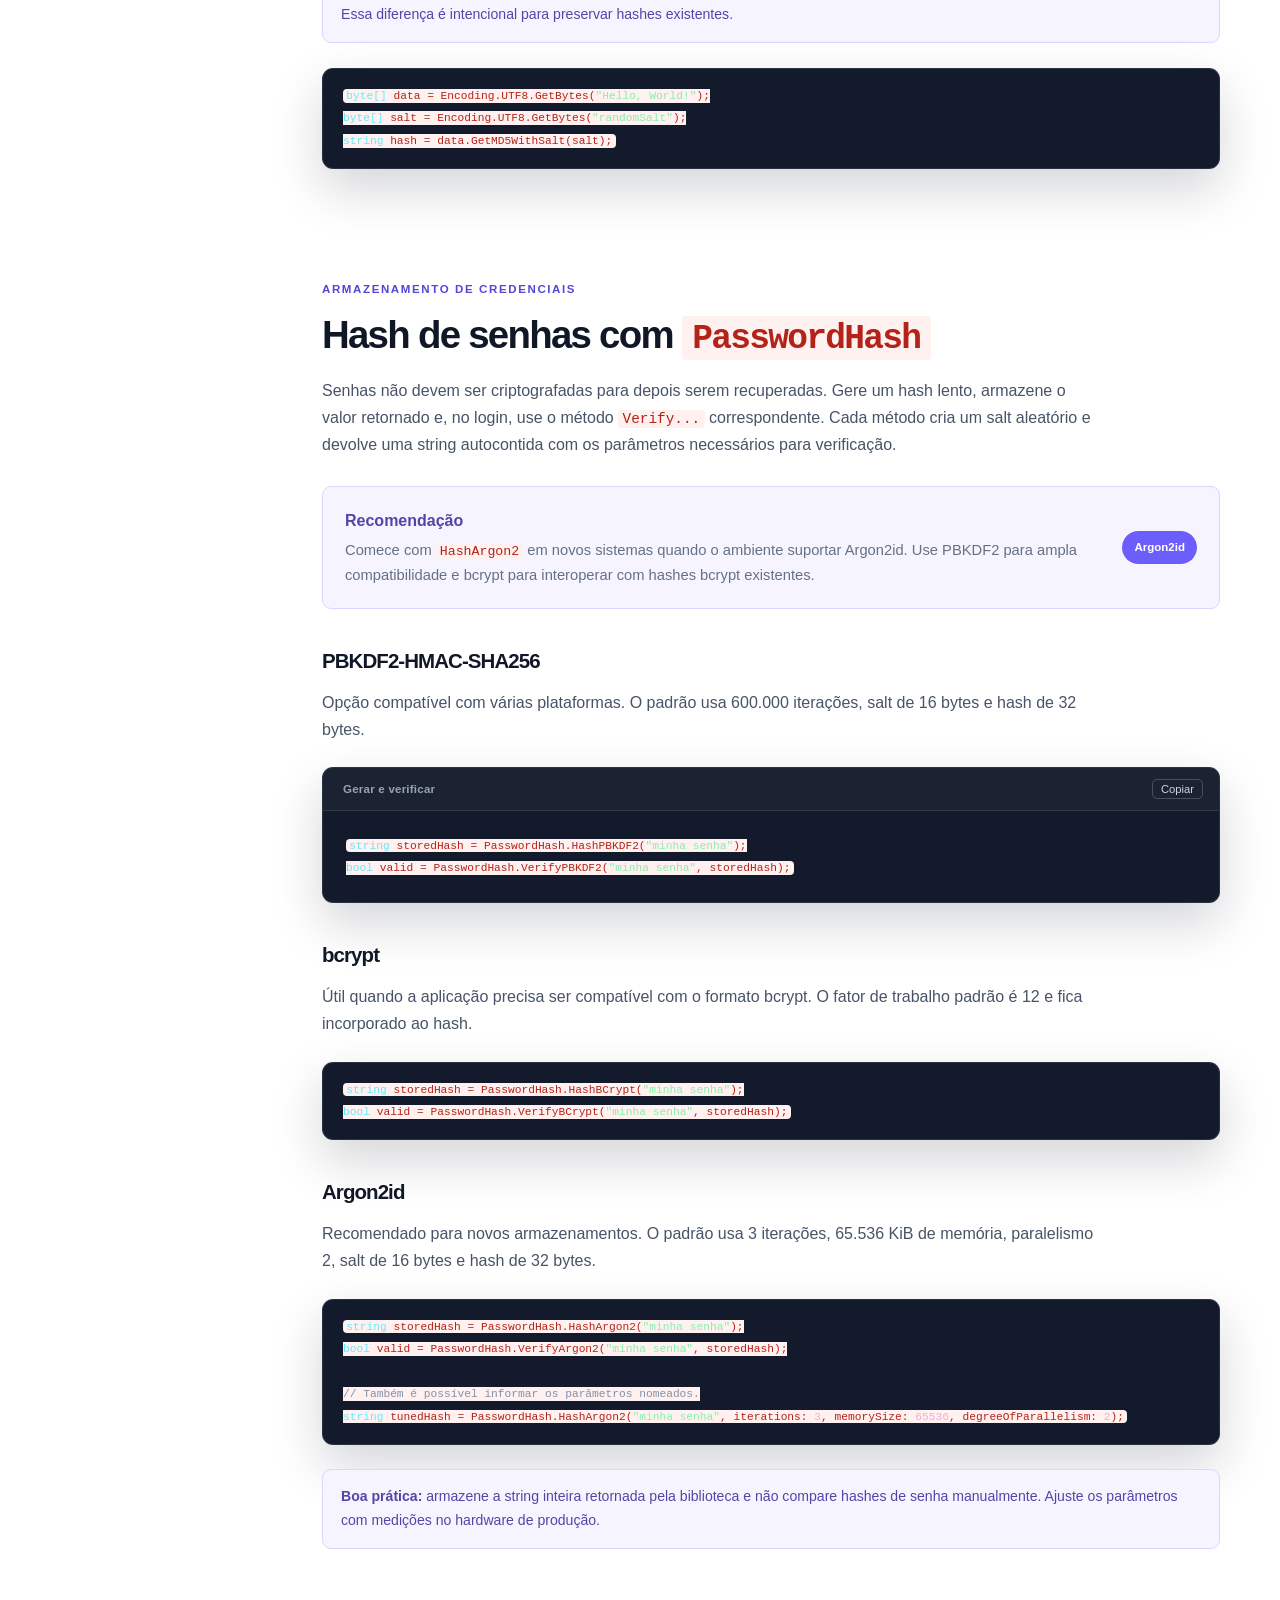
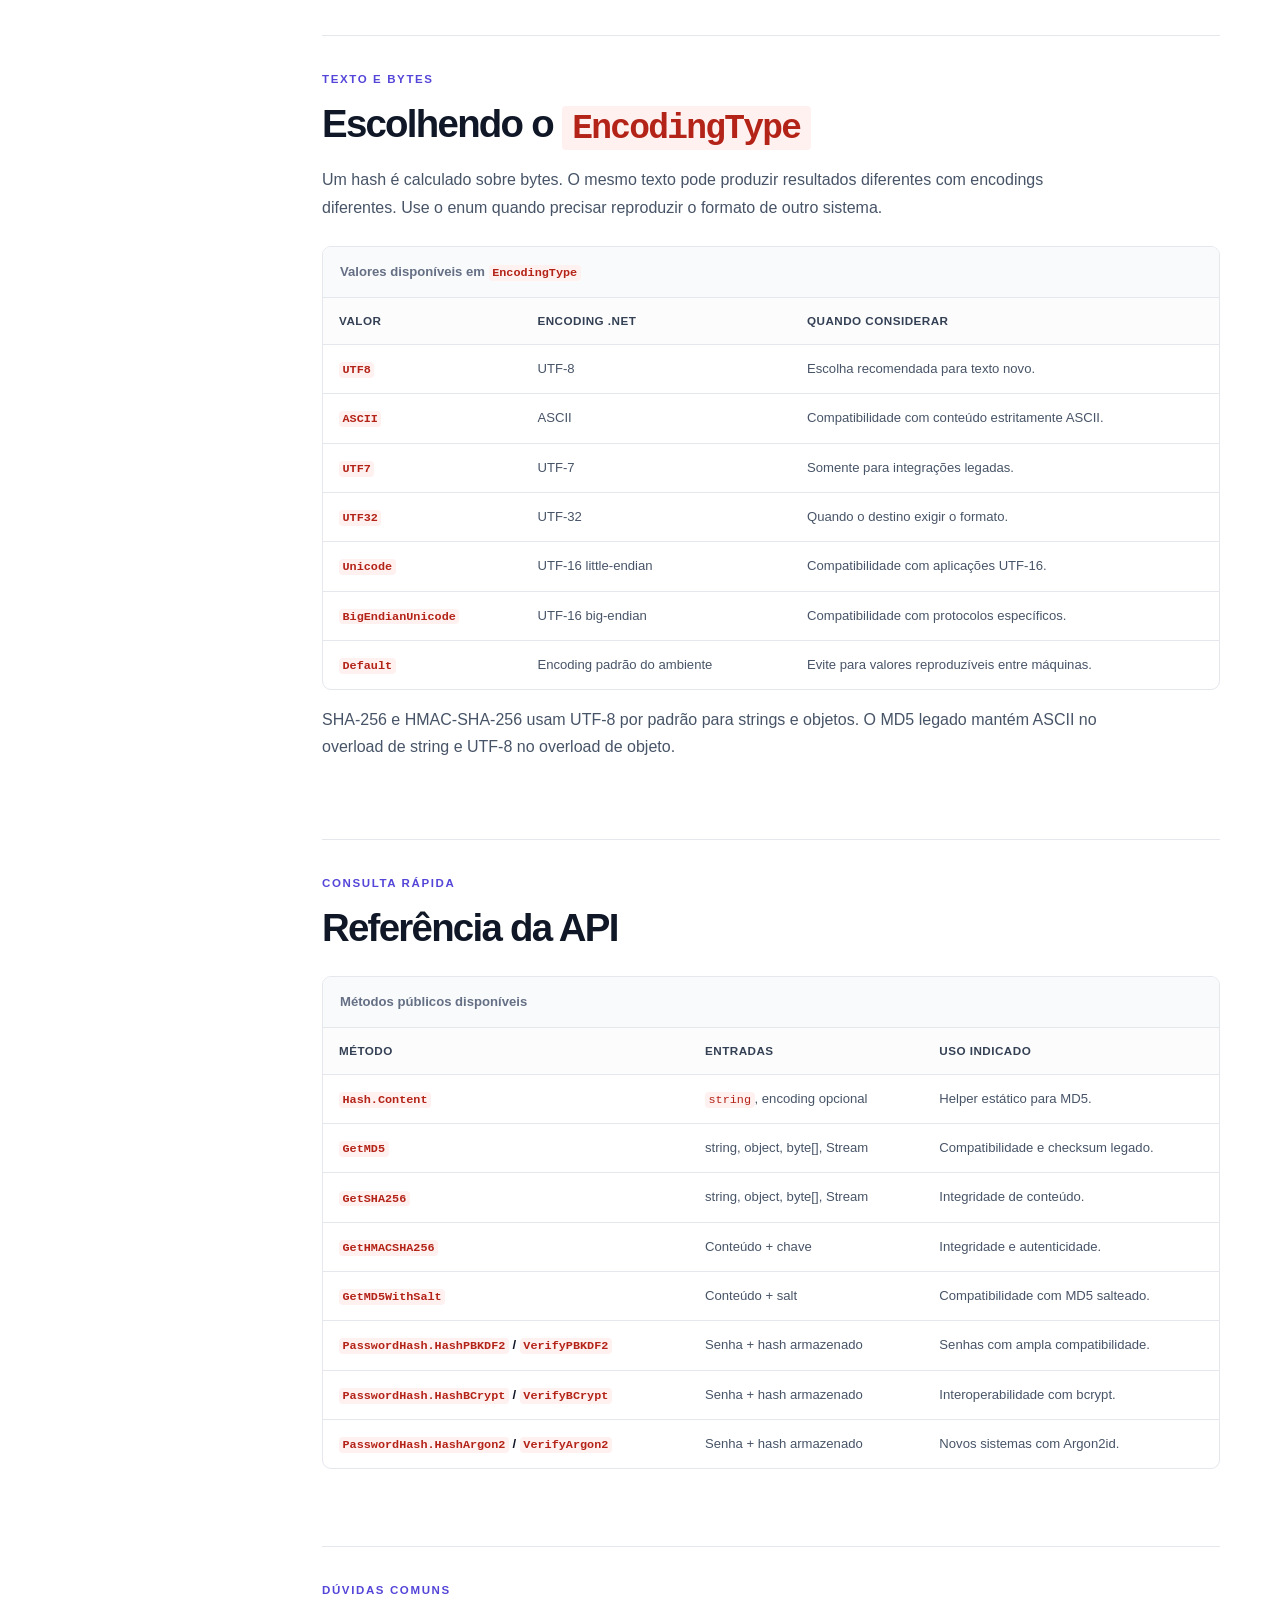
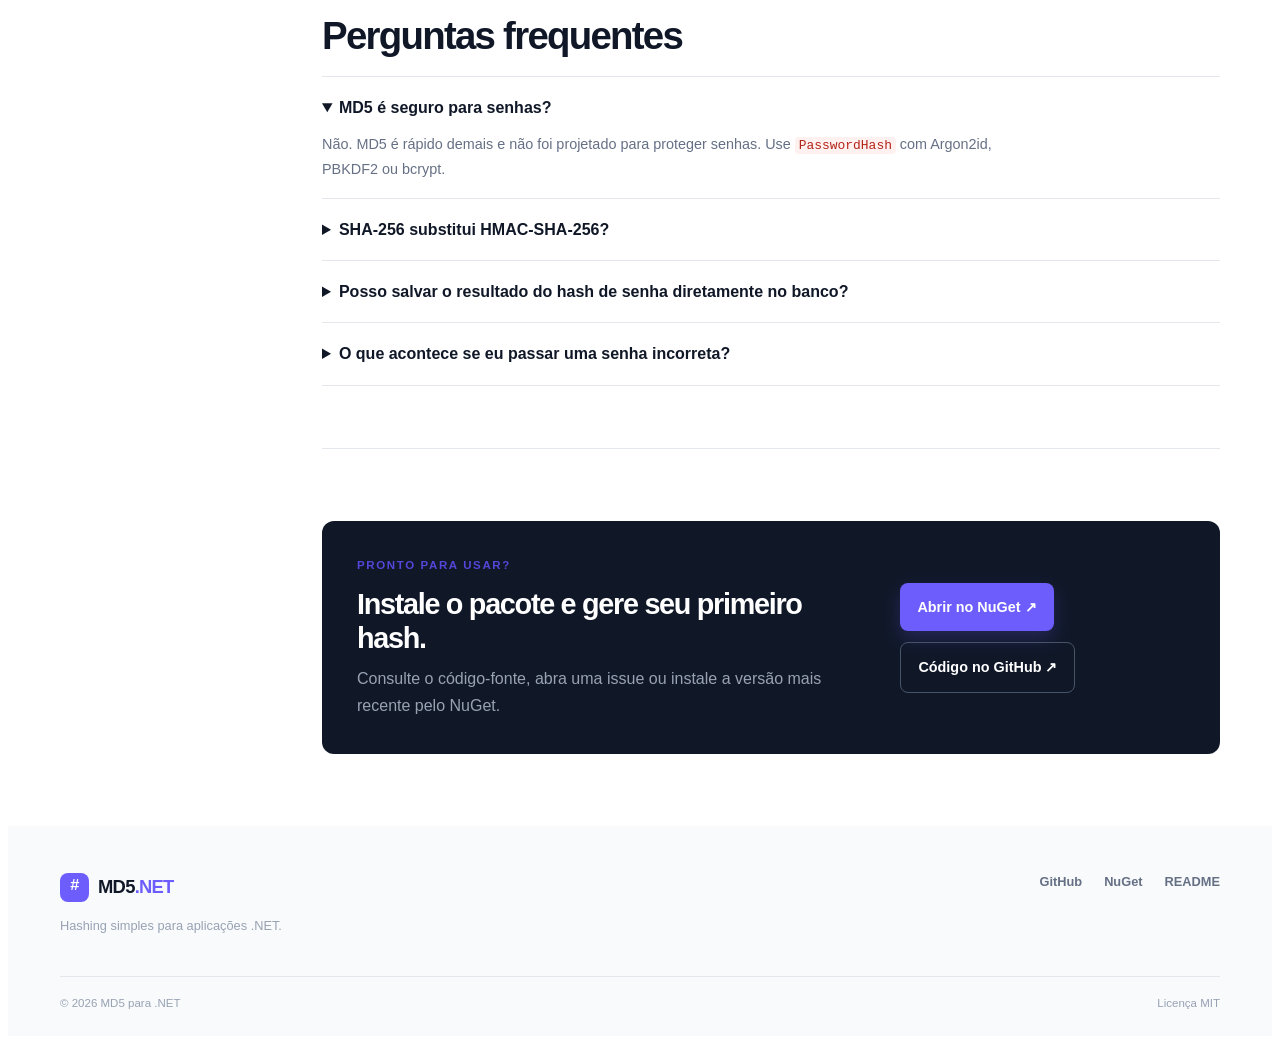
==== commit 2636a371: "atualizacao documentacao" ====
--- a/docs/index.html
+++ b/docs/index.html
@@ -1,166 +1,114 @@
 <!doctype html>
-<html lang="en">
+<html lang="pt-BR">
 <head>
-    <!-- Required meta tags -->
     <meta charset="utf-8">
-    <meta name="viewport" content="width=device-width, initial-scale=1, shrink-to-fit=no">
-    <title>MD5 - .NET library for MD5, SHA-256 and HMAC-SHA-256 hashes</title>
-    <meta name="description" content="A .NET library for generating MD5, SHA-256 and HMAC-SHA-256 hashes from strings, byte arrays, objects and streams."/>
-
-    <!--Google font-->
-    <link href="https://fonts.googleapis.com/css?family=K2D:300,400,500,700,800" rel="stylesheet">
-
-    <!-- Bootstrap CSS / Color Scheme -->
-    <link rel="stylesheet" href="css/bootstrap.css">
-    <style>
-        .token.operator, .token.entity, .token.url, .language-css .token.string, .style .token.string, .token.variable {
-            color: #000000;
-        }
-    </style>
+    <meta name="viewport" content="width=device-width, initial-scale=1">
+    <meta name="theme-color" content="#101828">
+    <meta name="description" content="Documentação da biblioteca MD5 para .NET: gere hashes MD5, SHA-256, HMAC-SHA-256 e hashes de senha com PBKDF2, bcrypt e Argon2id.">
+    <meta name="keywords" content="MD5 .NET, SHA-256 C#, HMAC-SHA-256, PBKDF2, bcrypt, Argon2id, hash C#, NuGet MD5">
+    <meta name="author" content="Alexandre Freire">
+    <meta property="og:type" content="website">
+    <meta property="og:locale" content="pt_BR">
+    <meta property="og:title" content="MD5 para .NET | Documentação de hashes e senhas">
+    <meta property="og:description" content="Aprenda a usar cada método da biblioteca MD5 em projetos C# e .NET, com exemplos de strings, objetos, bytes, streams e senhas.">
+    <meta property="og:url" content="https://oalexandrefreire.github.io/MD5/">
+    <meta property="og:site_name" content="MD5 para .NET">
+    <meta name="twitter:card" content="summary">
+    <link rel="canonical" href="https://oalexandrefreire.github.io/MD5/">
+    <link rel="alternate" hreflang="pt-BR" href="https://oalexandrefreire.github.io/MD5/">
+    <link rel="alternate" hreflang="en" href="https://oalexandrefreire.github.io/MD5/en/">
+    <link rel="alternate" hreflang="x-default" href="https://oalexandrefreire.github.io/MD5/en/">
+    <link rel="icon" href="../MD5CSharp/logo.ico">
+    <link rel="stylesheet" href="css/docs.css">
+    <title>MD5 para .NET: documentação de hashes, HMAC e senhas</title>
+    <script type="application/ld+json">
+    {"@context":"https://schema.org","@type":"TechArticle","headline":"MD5 para .NET: documentação de hashes, HMAC e senhas","description":"Guia completo da biblioteca MD5 para gerar hashes e armazenar senhas com segurança em C#.","url":"https://oalexandrefreire.github.io/MD5/","inLanguage":"pt-BR","author":{"@type":"Person","name":"Alexandre Freire"},"publisher":{"@type":"Organization","name":"MD5 para .NET"},"isPartOf":{"@type":"SoftwareApplication","name":"MD5","applicationCategory":"DeveloperApplication","operatingSystem":".NET"}}
+    </script>
+    <script type="application/ld+json">
+    {"@context":"https://schema.org","@type":"FAQPage","mainEntity":[{"@type":"Question","name":"MD5 é seguro para senhas?","acceptedAnswer":{"@type":"Answer","text":"Não. Use PasswordHash com Argon2id, PBKDF2 ou bcrypt para armazenar senhas. MD5 é mantido para compatibilidade e checksums."}},{"@type":"Question","name":"Qual método devo usar para validar a integridade de um arquivo?","acceptedAnswer":{"@type":"Answer","text":"Use GetSHA256 para checksums e impressões digitais de conteúdo. GetHMACSHA256 é indicado quando também é necessário autenticar o conteúdo com uma chave secreta compartilhada."}},{"@type":"Question","name":"Como instalar a biblioteca MD5 no .NET?","acceptedAnswer":{"@type":"Answer","text":"Instale o pacote NuGet MD5 com dotnet add package MD5 ou pelo Package Manager Console usando Install-Package MD5."}}]}
+    </script>
 </head>
 <body>
+    <a class="skip-link" href="#conteudo">Pular para o conteúdo</a>
+    <header class="site-header">
+        <div class="container header-inner">
+            <a class="brand" href="#inicio" aria-label="MD5 para .NET, início"><span class="brand-mark">#</span><span>MD5<span class="brand-suffix">.NET</span></span></a>
+            <button class="menu-toggle" type="button" aria-expanded="false" aria-controls="main-nav">Menu</button>
+            <nav id="main-nav" class="main-nav" aria-label="Navegação principal"><a href="#inicio">Início</a><a href="#instalacao">Instalação</a><a href="#hashes">Hashes</a><a href="#senhas">Senhas</a><a href="#api">API</a><span class="language-switch" aria-label="Idioma"><a class="active" href="./" lang="pt-BR">PT</a><span aria-hidden="true">/</span><a href="en/" lang="en">EN</a></span><a class="nav-cta" href="https://www.nuget.org/packages/MD5" target="_blank" rel="noopener">NuGet ↗</a></nav>
+        </div>
+    </header>
 
-<!--Header Section-->
-<section class="bg-gradient pt-5 pb-6">
-    <div class="container">
-        <div class="row">
-            <div class="col-12 d-flex flex-row align-items-center justify-content-between">
-                <div class="heading-brand"><img src="https://api.nuget.org/v3-flatcontainer/md5/2.0.3/icon" width="35" style="padding-bottom: 5px;"/>MD5</div>
-                <a href="https://www.nuget.org/packages/MD5" class="btn btn-dark" target="_blank">Download</a>
+    <main id="conteudo">
+        <section id="inicio" class="hero-section" aria-labelledby="hero-title">
+            <div class="container hero-grid">
+                <div class="hero-copy"><p class="eyebrow">Biblioteca .NET para hashing</p><h1 id="hero-title">Hashes para C# com uma API simples e direta.</h1><p class="hero-lead">Gere MD5 para compatibilidade, SHA-256 para integridade, HMAC-SHA-256 para autenticidade e hashes de senha modernos em aplicações .NET.</p><div class="hero-actions"><a class="button button-primary" href="#instalacao">Começar agora →</a><a class="button button-secondary" href="https://github.com/oalexandrefreire/MD5" target="_blank" rel="noopener">Ver no GitHub ↗</a></div><div class="trust-row"><span><strong>netstandard2.0</strong></span><span>•</span><span>MIT License</span><span>•</span><span>NuGet</span></div></div>
+                <div class="hero-code code-card" aria-label="Exemplo rápido em C#"><div class="code-card-top"><span class="window-dot red" aria-hidden="true">&#160;</span><span class="window-dot yellow" aria-hidden="true">&#160;</span><span class="window-dot green" aria-hidden="true">&#160;</span><span class="code-label">quick-start.cs</span></div><pre><code><span class="code-keyword">using</span> MD5Hash;
+
+<span class="code-type">string</span> checksum = <span class="code-string">"hello world"</span>.GetSHA256();
+
+Console.WriteLine(checksum);
+<span class="code-comment">// b94d27b9934d3e08...</span></code></pre></div>
             </div>
+        </section>
+
+        <section class="notice-section" aria-label="Aviso de segurança"><div class="container"><div class="security-notice"><div class="notice-icon" aria-hidden="true">!</div><div><strong>Escolha o algoritmo pelo objetivo</strong><p>MD5 não é criptografia e não deve ser usado para senhas. Use MD5 apenas quando precisar reproduzir um valor legado ou gerar um checksum compatível. Para novas integrações, prefira SHA-256 ou HMAC-SHA-256; para senhas, use <a href="#senhas">PasswordHash</a>.</p></div></div></div></section>
+
+        <div class="container docs-layout">
+            <aside class="docs-sidebar" aria-label="Nesta página"><p class="sidebar-title">Nesta página</p><nav><a href="#instalacao">Instalação</a><a href="#qual-metodo">Qual método usar?</a><a href="#hashes">Hashes de conteúdo</a><a href="#md5">MD5</a><a href="#sha256">SHA-256</a><a href="#hmac">HMAC-SHA-256</a><a href="#salt">MD5 com salt</a><a href="#senhas">Hash de senhas</a><a href="#encoding">EncodingType</a><a href="#api">Referência da API</a><a href="#faq">Perguntas frequentes</a></nav></aside>
+
+            <article class="documentation">
+                <section id="instalacao" class="doc-section" aria-labelledby="instalacao-title"><p class="eyebrow">Comece em poucos minutos</p><h2 id="instalacao-title">Instalação</h2><p>O pacote <strong>MD5</strong> está disponível no NuGet e funciona em projetos compatíveis com <code>netstandard2.0</code>. Instale-o no diretório do projeto e importe o namespace <code>MD5Hash</code>.</p><div class="code-card compact"><div class="code-card-top"><span class="code-label">.NET CLI</span><button class="copy-button" type="button" data-copy="dotnet add package MD5">Copiar</button></div><pre><code>dotnet add package MD5</code></pre></div><div class="code-card compact"><div class="code-card-top"><span class="code-label">Package Manager Console</span><button class="copy-button" type="button" data-copy="Install-Package MD5">Copiar</button></div><pre><code>Install-Package MD5</code></pre></div><p>Depois, adicione <code>using MD5Hash;</code> ao arquivo que usará a biblioteca.</p></section>
+
+                <section id="qual-metodo" class="doc-section" aria-labelledby="qual-metodo-title"><p class="eyebrow">Decisão rápida</p><h2 id="qual-metodo-title">Qual método devo usar?</h2><p>O melhor algoritmo depende do que você quer proteger ou comparar:</p><div class="use-case-grid"><div class="use-case"><span class="use-case-tag legacy">Compatibilidade</span><h3>MD5</h3><p>Reproduzir hashes de sistemas antigos ou checksums legados.</p><a href="#md5">Ver GetMD5 →</a></div><div class="use-case"><span class="use-case-tag integrity">Integridade</span><h3>SHA-256</h3><p>Comparar arquivos, payloads e impressões digitais de conteúdo.</p><a href="#sha256">Ver GetSHA256 →</a></div><div class="use-case"><span class="use-case-tag auth">Autenticidade</span><h3>HMAC-SHA-256</h3><p>Validar integridade usando uma chave secreta compartilhada.</p><a href="#hmac">Ver GetHMACSHA256 →</a></div><div class="use-case"><span class="use-case-tag password">Senhas</span><h3>PasswordHash</h3><p>Armazenar e verificar senhas sem guardar o texto original.</p><a href="#senhas">Ver PasswordHash →</a></div></div></section>
+
+                <section id="hashes" class="doc-section" aria-labelledby="hashes-title"><p class="eyebrow">API de conteúdo</p><h2 id="hashes-title">Gerando hashes de conteúdo</h2><p>Os métodos de extensão aceitam <code>string</code>, <code>byte[]</code>, objetos serializáveis e <code>Stream</code>. O resultado é uma string hexadecimal em letras minúsculas.</p></section>
+
+                <section id="md5" class="method-section" aria-labelledby="md5-title"><div class="method-heading"><span class="method-number">01</span><div><h2 id="md5-title"><code>GetMD5</code></h2><p>MD5 para compatibilidade e checksums legados.</p></div></div><p>Use <code>GetMD5</code> quando o sistema de destino já exige MD5 ou quando precisa manter compatibilidade com valores existentes. Para um helper sem extensão, use <code>Hash.Content</code>.</p><div class="code-card"><div class="code-card-top"><span class="code-label">String, bytes, objeto e stream</span><button class="copy-button" type="button" data-copy='using System.IO;\nusing System.Text;\nusing MD5Hash;\n\nstring fromString = "123".GetMD5();\nbyte[] bytes = Encoding.UTF8.GetBytes("Hello, World!");\nstring fromBytes = bytes.GetMD5();\nstring fromObject = new { Id = 1, Name = "Test" }.GetMD5();\nusing var stream = File.OpenRead("arquivo.zip");\nstring fromStream = stream.GetMD5();'>Copiar</button></div><pre><code><span class="code-keyword">using</span> System.IO;
+<span class="code-keyword">using</span> System.Text;
+<span class="code-keyword">using</span> MD5Hash;
+
+<span class="code-type">string</span> fromString = <span class="code-string">"123"</span>.GetMD5();
+<span class="code-type">byte[]</span> bytes = Encoding.UTF8.GetBytes(<span class="code-string">"Hello, World!"</span>);
+<span class="code-type">string</span> fromBytes = bytes.GetMD5();
+<span class="code-type">string</span> fromObject = <span class="code-keyword">new</span> { Id = <span class="code-number">1</span>, Name = <span class="code-string">"Test"</span> }.GetMD5();
+<span class="code-keyword">using var</span> stream = File.OpenRead(<span class="code-string">"arquivo.zip"</span>);
+<span class="code-type">string</span> fromStream = stream.GetMD5();</code></pre></div><p>Strings usam ASCII por padrão em <code>GetMD5(string)</code>. Para acentos, emojis ou outros caracteres fora de ASCII, informe <code>EncodingType.UTF8</code>:</p><div class="code-card compact"><pre><code><span class="code-type">string</span> hash = <span class="code-string">"Olá, mundo! 👋"</span>.GetMD5(EncodingType.UTF8);
+<span class="code-type">string</span> helper = Hash.Content(<span class="code-string">"123"</span>);</code></pre></div></section>
+
+                <section id="sha256" class="method-section" aria-labelledby="sha256-title"><div class="method-heading"><span class="method-number">02</span><div><h2 id="sha256-title"><code>GetSHA256</code></h2><p>SHA-256 para integridade e fingerprints.</p></div></div><p>Para novos checksums, SHA-256 é a escolha recomendada. O método produz 64 caracteres hexadecimais:</p><div class="code-card"><div class="code-card-top"><span class="code-label">Checksum de conteúdo</span><button class="copy-button" type="button" data-copy='string checksum = "hello world".GetSHA256();'>Copiar</button></div><pre><code><span class="code-type">string</span> checksum = <span class="code-string">"hello world"</span>.GetSHA256();
+<span class="code-comment">// b94d27b9934d3e08a52e52d7da7dabfa...</span></code></pre></div><p>Strings e objetos usam UTF-8 por padrão. Para arquivos grandes, passe o stream aberto; a posição atual será consumida durante a leitura.</p><div class="code-card compact"><pre><code><span class="code-keyword">using FileStream</span> file = File.OpenRead(<span class="code-string">"relatorio.pdf"</span>);
+<span class="code-type">string</span> checksum = file.GetSHA256();</code></pre></div></section>
+
+                <section id="hmac" class="method-section" aria-labelledby="hmac-title"><div class="method-heading"><span class="method-number">03</span><div><h2 id="hmac-title"><code>GetHMACSHA256</code></h2><p>Integridade com autenticação por chave secreta.</p></div></div><p>HMAC-SHA-256 combina o conteúdo com uma chave secreta. É útil quando quem recebe precisa verificar que a mensagem veio de uma parte que conhece a chave. Nunca exponha essa chave no código-fonte.</p><div class="code-card"><div class="code-card-top"><span class="code-label">Mensagem e chave</span><button class="copy-button" type="button" data-copy='string secretKey = "a-secret-key";\nstring signature = "hello world".GetHMACSHA256(secretKey);'>Copiar</button></div><pre><code><span class="code-type">string</span> secretKey = <span class="code-string">"a-secret-key"</span>;
+<span class="code-type">string</span> signature = <span class="code-string">"hello world"</span>.GetHMACSHA256(secretKey);</code></pre></div><p>Para bytes, passe conteúdo e chave como <code>byte[]</code>. Para objetos, a biblioteca serializa o objeto em JSON antes de calcular o HMAC.</p><div class="code-card compact"><pre><code><span class="code-type">byte[]</span> payload = Encoding.UTF8.GetBytes(<span class="code-string">"Hello, World!"</span>);
+<span class="code-type">byte[]</span> key = Encoding.UTF8.GetBytes(<span class="code-string">"a-secret-key"</span>);
+<span class="code-type">string</span> signature = payload.GetHMACSHA256(key);</code></pre></div></section>
+
+                <section id="salt" class="method-section" aria-labelledby="salt-title"><div class="method-heading"><span class="method-number">04</span><div><h2 id="salt-title"><code>GetMD5WithSalt</code></h2><p>MD5 com salt para compatibilidade histórica.</p></div></div><p>Este método existe para reproduzir o comportamento legado. Um salt muda o resultado, mas <strong>não transforma MD5 em algoritmo adequado para senhas</strong>. Para novas senhas, use <a href="#senhas">PasswordHash</a>.</p><div class="code-card compact"><pre><code><span class="code-type">string</span> hash = <span class="code-string">"hello world"</span>.GetMD5WithSalt(<span class="code-string">"randomSalt"</span>);
+<span class="code-type">string</span> objectHash = <span class="code-keyword">new</span> { Id = <span class="code-number">1</span> }.GetMD5WithSalt(<span class="code-string">"randomSalt"</span>);</code></pre></div><div class="compatibility-note"><strong>Detalhe de compatibilidade:</strong> strings e objetos calculam <code>salt + conteúdo</code>; arrays de bytes e streams calculam <code>conteúdo + salt</code>. Essa diferença é intencional para preservar hashes existentes.</div><div class="code-card compact"><pre><code><span class="code-type">byte[]</span> data = Encoding.UTF8.GetBytes(<span class="code-string">"Hello, World!"</span>);
+<span class="code-type">byte[]</span> salt = Encoding.UTF8.GetBytes(<span class="code-string">"randomSalt"</span>);
+<span class="code-type">string</span> hash = data.GetMD5WithSalt(salt);</code></pre></div></section>
+
+                <section id="senhas" class="doc-section password-section" aria-labelledby="senhas-title"><p class="eyebrow">Armazenamento de credenciais</p><h2 id="senhas-title">Hash de senhas com <code>PasswordHash</code></h2><p>Senhas não devem ser criptografadas para depois serem recuperadas. Gere um hash lento, armazene o valor retornado e, no login, use o método <code>Verify...</code> correspondente. Cada método cria um salt aleatório e devolve uma string autocontida com os parâmetros necessários para verificação.</p><div class="password-choice"><div><strong>Recomendação</strong><p>Comece com <code>HashArgon2</code> em novos sistemas quando o ambiente suportar Argon2id. Use PBKDF2 para ampla compatibilidade e bcrypt para interoperar com hashes bcrypt existentes.</p></div><span class="recommendation-badge">Argon2id</span></div><h3 id="pbkdf2">PBKDF2-HMAC-SHA256</h3><p>Opção compatível com várias plataformas. O padrão usa 600.000 iterações, salt de 16 bytes e hash de 32 bytes.</p><div class="code-card"><div class="code-card-top"><span class="code-label">Gerar e verificar</span><button class="copy-button" type="button" data-copy='string storedHash = PasswordHash.HashPBKDF2("minha senha");\nbool valid = PasswordHash.VerifyPBKDF2("minha senha", storedHash);'>Copiar</button></div><pre><code><span class="code-type">string</span> storedHash = PasswordHash.HashPBKDF2(<span class="code-string">"minha senha"</span>);
+<span class="code-type">bool</span> valid = PasswordHash.VerifyPBKDF2(<span class="code-string">"minha senha"</span>, storedHash);</code></pre></div><h3 id="bcrypt">bcrypt</h3><p>Útil quando a aplicação precisa ser compatível com o formato bcrypt. O fator de trabalho padrão é 12 e fica incorporado ao hash.</p><div class="code-card compact"><pre><code><span class="code-type">string</span> storedHash = PasswordHash.HashBCrypt(<span class="code-string">"minha senha"</span>);
+<span class="code-type">bool</span> valid = PasswordHash.VerifyBCrypt(<span class="code-string">"minha senha"</span>, storedHash);</code></pre></div><h3 id="argon2">Argon2id</h3><p>Recomendado para novos armazenamentos. O padrão usa 3 iterações, 65.536 KiB de memória, paralelismo 2, salt de 16 bytes e hash de 32 bytes.</p><div class="code-card compact"><pre><code><span class="code-type">string</span> storedHash = PasswordHash.HashArgon2(<span class="code-string">"minha senha"</span>);
+<span class="code-type">bool</span> valid = PasswordHash.VerifyArgon2(<span class="code-string">"minha senha"</span>, storedHash);
+
+<span class="code-comment">// Também é possível informar os parâmetros nomeados.</span>
+<span class="code-type">string</span> tunedHash = PasswordHash.HashArgon2(<span class="code-string">"minha senha"</span>, iterations: <span class="code-number">3</span>, memorySize: <span class="code-number">65536</span>, degreeOfParallelism: <span class="code-number">2</span>);</code></pre></div><div class="compatibility-note"><strong>Boa prática:</strong> armazene a string inteira retornada pela biblioteca e não compare hashes de senha manualmente. Ajuste os parâmetros com medições no hardware de produção.</div></section>
+
+                <section id="encoding" class="doc-section" aria-labelledby="encoding-title"><p class="eyebrow">Texto e bytes</p><h2 id="encoding-title">Escolhendo o <code>EncodingType</code></h2><p>Um hash é calculado sobre bytes. O mesmo texto pode produzir resultados diferentes com encodings diferentes. Use o enum quando precisar reproduzir o formato de outro sistema.</p><div class="table-wrap"><table><caption>Valores disponíveis em <code>EncodingType</code></caption><thead><tr><th>Valor</th><th>Encoding .NET</th><th>Quando considerar</th></tr></thead><tbody><tr><td><code>UTF8</code></td><td>UTF-8</td><td>Escolha recomendada para texto novo.</td></tr><tr><td><code>ASCII</code></td><td>ASCII</td><td>Compatibilidade com conteúdo estritamente ASCII.</td></tr><tr><td><code>UTF7</code></td><td>UTF-7</td><td>Somente para integrações legadas.</td></tr><tr><td><code>UTF32</code></td><td>UTF-32</td><td>Quando o destino exigir o formato.</td></tr><tr><td><code>Unicode</code></td><td>UTF-16 little-endian</td><td>Compatibilidade com aplicações UTF-16.</td></tr><tr><td><code>BigEndianUnicode</code></td><td>UTF-16 big-endian</td><td>Compatibilidade com protocolos específicos.</td></tr><tr><td><code>Default</code></td><td>Encoding padrão do ambiente</td><td>Evite para valores reproduzíveis entre máquinas.</td></tr></tbody></table></div><p>SHA-256 e HMAC-SHA-256 usam UTF-8 por padrão para strings e objetos. O MD5 legado mantém ASCII no overload de string e UTF-8 no overload de objeto.</p></section>
+
+                <section id="api" class="doc-section" aria-labelledby="api-title"><p class="eyebrow">Consulta rápida</p><h2 id="api-title">Referência da API</h2><div class="table-wrap"><table><caption>Métodos públicos disponíveis</caption><thead><tr><th>Método</th><th>Entradas</th><th>Uso indicado</th></tr></thead><tbody><tr><td><code>Hash.Content</code></td><td><code>string</code>, encoding opcional</td><td>Helper estático para MD5.</td></tr><tr><td><code>GetMD5</code></td><td>string, object, byte[], Stream</td><td>Compatibilidade e checksum legado.</td></tr><tr><td><code>GetSHA256</code></td><td>string, object, byte[], Stream</td><td>Integridade de conteúdo.</td></tr><tr><td><code>GetHMACSHA256</code></td><td>Conteúdo + chave</td><td>Integridade e autenticidade.</td></tr><tr><td><code>GetMD5WithSalt</code></td><td>Conteúdo + salt</td><td>Compatibilidade com MD5 salteado.</td></tr><tr><td><code>PasswordHash.HashPBKDF2</code> / <code>VerifyPBKDF2</code></td><td>Senha + hash armazenado</td><td>Senhas com ampla compatibilidade.</td></tr><tr><td><code>PasswordHash.HashBCrypt</code> / <code>VerifyBCrypt</code></td><td>Senha + hash armazenado</td><td>Interoperabilidade com bcrypt.</td></tr><tr><td><code>PasswordHash.HashArgon2</code> / <code>VerifyArgon2</code></td><td>Senha + hash armazenado</td><td>Novos sistemas com Argon2id.</td></tr></tbody></table></div></section>
+
+                <section id="faq" class="doc-section faq-section" aria-labelledby="faq-title"><p class="eyebrow">Dúvidas comuns</p><h2 id="faq-title">Perguntas frequentes</h2><details open><summary>MD5 é seguro para senhas?</summary><p>Não. MD5 é rápido demais e não foi projetado para proteger senhas. Use <code>PasswordHash</code> com Argon2id, PBKDF2 ou bcrypt.</p></details><details><summary>SHA-256 substitui HMAC-SHA-256?</summary><p>Não exatamente. SHA-256 gera um checksum público. HMAC-SHA-256 usa uma chave secreta e também permite verificar a autenticidade de uma mensagem.</p></details><details><summary>Posso salvar o resultado do hash de senha diretamente no banco?</summary><p>Sim. Salve a string completa retornada por <code>HashPBKDF2</code>, <code>HashBCrypt</code> ou <code>HashArgon2</code>; ela já contém o algoritmo e os parâmetros necessários para o método <code>Verify...</code>.</p></details><details><summary>O que acontece se eu passar uma senha incorreta?</summary><p>Os métodos <code>Verify...</code> retornam <code>false</code>. Uma senha nula gera <code>ArgumentNullException</code>, então valide a entrada da sua aplicação conforme a regra de negócio.</p></details></section>
+
+                <section class="next-step" aria-label="Próximos passos"><div><p class="eyebrow">Pronto para usar?</p><h2>Instale o pacote e gere seu primeiro hash.</h2><p>Consulte o código-fonte, abra uma issue ou instale a versão mais recente pelo NuGet.</p></div><div class="hero-actions"><a class="button button-primary" href="https://www.nuget.org/packages/MD5" target="_blank" rel="noopener">Abrir no NuGet ↗</a><a class="button button-secondary" href="https://github.com/oalexandrefreire/MD5" target="_blank" rel="noopener">Código no GitHub ↗</a></div></section>
+            </article>
         </div>
-        <div class="row mt-5">
-            <div class="col-md-8 mx-auto text-center">
-                <h1>Generate hashes using helper/extension methods
-                </h1>
-                <p class="lead mb-4">A .NET library for generating MD5 hashes for compatibility, plus SHA-256 and HMAC-SHA-256 for new integrity scenarios. It is available under the MIT License.</p>
-                <p class="text-muted">Use MD5 only for legacy compatibility and checksums. It is not encryption or password hashing.</p>
-                <a href="https://github.com/oalexandrefreire/MD5" class="btn btn-success svg-icon">
-                    <em class="mr-2" data-feather="github"></em>
-                    Contribute
-                </a>
-            </div>
-        </div>
-        <div class="row mt-5">
-            <div class="col-md-9 mx-auto">
-                <div class="code-window">
-                    <div class="dots">
-                        <div class="red"></div>
-                        <div class="orange"></div>
-                        <div class="green"></div>
-                    </div>
-                    <pre class="language-javascript line-numbers"><code class="language-javascript">using MD5Hash;
-using System;
-namespace MyAppExample
-{
-    public class MyApp
-    {
-        public void MyExample()
-        {
-            string hashByHelper = Hash.Content("123");
-            Console.WriteLine(hashByHelper);
-            //output: 202cb962ac59075b964b07152d234b70
-            string hashByExtension = "123".GetMD5();
-            Console.WriteLine(hashByExtension);
-            //output: 202cb962ac59075b964b07152d234b70
-            string sha256 = "123".GetSHA256();
-            string hmac = "123".GetHMACSHA256("a-secret-key");
-        }
-    }
-}
-</code></pre>
-                </div>
-            </div>
-        </div>
-    </div>
-</section>
+    </main>
 
-<!--Features Section-->
-<section class="py-5">
-    <div class="container">
-        <div class="row">
-            <div class="col-md-8 mx-auto">
-                <h2 class="text-center text-md-left">Reasons Why People Love <span class="text-success">MD5</span></h2>
-                <div class="row feature-grid">
-                    <div class="col-sm-6">
-                        <div class="media">
-                            <div class="icon-box">
-                                <div class="icon-box-inner">
-                                    <span data-feather="check-circle" width="28" height="28"></span>
-                                </div>
-                            </div>
-                            <div class="media-body">
-                                Used by Thousands of Developers
-                            </div>
-                        </div>
-                    </div>
-                    <div class="col-sm-6">
-                        <div class="media">
-                            <div class="icon-box">
-                                <div class="icon-box-inner">
-                                    <span data-feather="command" width="28" height="28"></span>
-                                </div>
-                            </div>
-                            <div class="media-body">
-                                Hash content using helper/extension methods
-                            </div>
-                        </div>
-                    </div>
-                    <div class="col-sm-6">
-                        <div class="media">
-                            <div class="icon-box">
-                                <div class="icon-box-inner">
-                                    <span data-feather="feather" width="28" height="28"></span>
-                                </div>
-                            </div>
-                            <div class="media-body">
-                                SHA-256 and HMAC-SHA-256 for new integrity scenarios
-                            </div>
-                        </div>
-                    </div>
-                    <div class="col-sm-6">
-                        <div class="media">
-                            <div class="icon-box">
-                                <div class="icon-box-inner">
-                                    <span data-feather="zap" width="28" height="28"></span>
-                                </div>
-                            </div>
-                            <div class="media-body">
-                                Available on NuGet
-                            </div>
-                        </div>
-                    </div>
-                </div>
-            </div>
-        </div>
-    </div>
-</section>
-
-<!--footer-->
-<footer class="py-4 bg-light">
-    <div class="container">
-        <div class="row">
-            <div class="col-12 text-center">
-                <ul class="list-inline">
-                    <li class="list-inline-item"><a href="https://www.nuget.org/packages/MD5">Test Drive</a></li>
-                    <li class="list-inline-item"><a href="https://github.com/oalexandrefreire/MD5#readme">API Docs</a></li>
-                    <li class="list-inline-item"><a href="https://github.com/oalexandrefreire/MD5/fork/">Fork MD5 on GitHub</a></li>
-                </ul>
-            </div>
-        </div>
-        <div class="row my-2">
-            <div class="col-md-4 mx-auto text-muted text-center small-xl">
-                &copy; 2026 MD5 - All Rights Reserved
-            </div>
-        </div>
-    </div>
-</footer>
-
-<!-- jQuery first, then Popper.js, then Bootstrap JS -->
-<script src="https://code.jquery.com/jquery-3.2.1.min.js"></script>
-<script src="https://cdnjs.cloudflare.com/ajax/libs/feather-icons/4.7.3/feather.min.js"></script>
-<script src="https://cdnjs.cloudflare.com/ajax/libs/prism/1.15.0/prism.min.js"></script>
-<script src="https://cdnjs.cloudflare.com/ajax/libs/prism/1.15.0/plugins/line-numbers/prism-line-numbers.min.js"></script>
-<script src="js/scripts.js"></script>
+    <footer class="site-footer"><div class="container footer-grid"><div><a class="brand" href="#inicio"><span class="brand-mark">#</span><span>MD5<span class="brand-suffix">.NET</span></span></a><p>Hashing simples para aplicações .NET.</p></div><div class="footer-links"><a href="https://github.com/oalexandrefreire/MD5" target="_blank" rel="noopener">GitHub</a><a href="https://www.nuget.org/packages/MD5" target="_blank" rel="noopener">NuGet</a><a href="https://github.com/oalexandrefreire/MD5/blob/main/README.md" target="_blank" rel="noopener">README</a></div></div><div class="container footer-bottom"><span>© 2026 MD5 para .NET</span><span>Licença MIT</span></div></footer>
+    <script src="js/scripts.js" defer></script>
 </body>
 </html>
--- a/docs/css/docs.css
+++ b/docs/css/docs.css
@@ -0,0 +1,39 @@
+:root { --ink:#101828; --muted:#667085; --line:#e4e7ec; --brand:#6d5dfc; --brand-dark:#5446d8; --code-bg:#121a2b; --shadow:0 16px 48px rgba(16,24,40,.08); }
+* { box-sizing:border-box; }
+html { scroll-behavior:smooth; }
+body { color:var(--ink); background:#fff; font-family:-apple-system,BlinkMacSystemFont,"Segoe UI",sans-serif; line-height:1.7; }
+a { color:var(--brand-dark); text-decoration:none; } a:hover { color:var(--brand); text-decoration:underline; }
+code,pre { font-family:SFMono-Regular,Consolas,"Liberation Mono",monospace; } code { color:#b42318; background:#fff1f0; border-radius:4px; padding:.08em .3em; font-size:.9em; }
+.skip-link { position:absolute; left:-9999px; top:8px; z-index:100; padding:8px 14px; background:#fff; border-radius:8px; } .skip-link:focus { left:8px; }
+.container { width:min(1160px,calc(100% - 40px)); margin:0 auto; }
+.site-header { position:sticky; top:0; z-index:20; background:rgba(255,255,255,.94); border-bottom:1px solid rgba(228,231,236,.8); backdrop-filter:blur(16px); }
+.header-inner { min-height:72px; display:flex; align-items:center; justify-content:space-between; gap:30px; }
+.brand { display:inline-flex; align-items:center; gap:9px; color:var(--ink); font-weight:800; font-size:1.15rem; letter-spacing:-.04em; } .brand:hover { color:var(--ink); text-decoration:none; }
+.brand-mark { display:inline-grid; width:29px; height:29px; place-items:center; border-radius:8px; color:#fff; background:var(--brand); font-family:"JetBrains Mono",monospace; font-size:1rem; } .brand-suffix { color:var(--brand); }
+.main-nav { display:flex; align-items:center; gap:25px; font-size:.86rem; font-weight:600; } .main-nav a { color:#475467; } .main-nav a:hover { color:var(--brand-dark); text-decoration:none; } .main-nav .nav-cta { color:#fff; background:var(--ink); border-radius:7px; padding:8px 13px; }
+.language-switch { display:inline-flex; align-items:center; gap:5px; color:#98a2b3; font-size:.75rem; } .language-switch a { color:#98a2b3; } .language-switch a.active { color:var(--brand-dark); font-weight:800; } .language-switch a:hover { color:var(--brand-dark); }
+.menu-toggle { display:none; border:1px solid var(--line); color:var(--ink); background:#fff; border-radius:7px; padding:7px 11px; }
+.hero-section { overflow:hidden; background:linear-gradient(135deg,#f4f2ff 0%,#f6fbff 55%,#fff 100%); padding:105px 0 92px; } .hero-grid { display:grid; grid-template-columns:1fr .9fr; align-items:center; gap:72px; }
+.eyebrow { margin:0 0 13px; color:var(--brand-dark); font-size:.72rem; font-weight:800; letter-spacing:.14em; text-transform:uppercase; }
+h1,h2,h3 { color:var(--ink); font-weight:800; letter-spacing:-.045em; line-height:1.16; } h1 { max-width:650px; margin:0; font-size:clamp(2.7rem,5vw,4.55rem); } h2 { margin:0 0 18px; font-size:clamp(1.85rem,3vw,2.55rem); } h3 { margin:34px 0 8px; font-size:1.28rem; }
+.hero-lead { max-width:600px; margin:26px 0 30px; color:#475467; font-size:1.15rem; } .hero-actions { display:flex; flex-wrap:wrap; align-items:center; gap:11px; }
+.button { display:inline-flex; align-items:center; gap:9px; border-radius:8px; padding:12px 17px; font-size:.9rem; font-weight:700; transition:transform .2s ease,box-shadow .2s ease; } .button:hover { text-decoration:none; transform:translateY(-1px); } .button-primary { color:#fff; background:var(--brand); box-shadow:0 8px 18px rgba(109,93,252,.22); } .button-primary:hover { color:#fff; background:var(--brand-dark); } .button-secondary { color:var(--ink); border:1px solid var(--line); background:#fff; } .button-secondary:hover { color:var(--ink); border-color:#b7baca; }
+.trust-row { display:flex; flex-wrap:wrap; align-items:center; gap:10px; margin-top:34px; color:#98a2b3; font-size:.8rem; } .trust-row strong { color:#667085; }
+.code-card { overflow:hidden; margin:24px 0; border:1px solid rgba(255,255,255,.1); border-radius:11px; color:#e6e8ef; background:var(--code-bg); box-shadow:0 20px 50px rgba(16,24,40,.18); } .hero-code { transform:rotate(1.5deg); }
+.code-card-top { display:flex; align-items:center; gap:7px; min-height:43px; padding:0 16px; color:#98a2b3; border-bottom:1px solid rgba(255,255,255,.1); background:rgba(255,255,255,.04); font-size:.72rem; } .window-dot { width:8px; height:8px; border-radius:50%; } .window-dot.red { background:#ff6b6b; } .window-dot.yellow { background:#ffd166; } .window-dot.green { background:#6ee7b7; } .code-label { margin-left:4px; font-weight:600; letter-spacing:.02em; }
+.code-card pre { margin:0; padding:23px; overflow-x:auto; color:#e6e8ef; font-size:.78rem; line-height:1.8; } .code-card.compact pre { padding:16px 20px; } .code-keyword { color:#c4b5fd; } .code-type { color:#67e8f9; } .code-string { color:#86efac; } .code-number { color:#f9a8d4; } .code-comment { color:#8290a8; }
+.copy-button { margin-left:auto; border:1px solid rgba(255,255,255,.2); border-radius:5px; padding:3px 8px; color:#cbd5e1; background:transparent; font-size:.7rem; cursor:pointer; } .copy-button:hover { color:#fff; border-color:rgba(255,255,255,.5); }
+.notice-section { padding:20px 0 0; } .security-notice,.compatibility-note,.password-choice { display:flex; align-items:flex-start; gap:15px; border-radius:9px; padding:20px 22px; background:#fffaf0; border:1px solid #fbe2a5; color:#7a4a00; } .security-notice p,.password-choice p { margin:4px 0 0; font-size:.92rem; line-height:1.7; } .security-notice a { color:#7a4a00; font-weight:700; text-decoration:underline; } .notice-icon { display:grid; flex:0 0 23px; height:23px; place-items:center; border-radius:50%; color:#fff; background:#d98b16; font-weight:800; font-size:.85rem; }
+.docs-layout { display:grid; grid-template-columns:190px 1fr; align-items:start; gap:72px; padding-top:70px; } .docs-sidebar { position:sticky; top:97px; padding-bottom:30px; } .sidebar-title { margin:0 0 12px; color:#98a2b3; font-size:.7rem; font-weight:800; letter-spacing:.13em; text-transform:uppercase; } .docs-sidebar nav { display:grid; gap:8px; border-left:1px solid var(--line); padding-left:15px; } .docs-sidebar a { color:#667085; font-size:.78rem; line-height:1.4; } .docs-sidebar a:hover { color:var(--brand-dark); text-decoration:none; }
+.doc-section,.method-section { scroll-margin-top:100px; } .doc-section { padding:34px 0 62px; border-bottom:1px solid var(--line); } .documentation>section:first-child { padding-top:0; } .doc-section>p:not(.eyebrow),.method-section>p { color:#475467; } .doc-section>p { max-width:780px; }
+.use-case-grid { display:grid; grid-template-columns:repeat(2,1fr); gap:14px; margin-top:27px; } .use-case { padding:22px; border:1px solid var(--line); border-radius:10px; background:#fff; } .use-case h3 { margin:14px 0 6px; font-size:1.15rem; } .use-case p { min-height:52px; margin:0 0 10px; color:var(--muted); font-size:.86rem; line-height:1.55; } .use-case a { font-size:.82rem; font-weight:700; } .use-case-tag { display:inline-block; border-radius:99px; padding:4px 9px; font-size:.66rem; font-weight:800; letter-spacing:.04em; text-transform:uppercase; } .legacy { color:#925b10; background:#fff3cd; } .integrity { color:#027a66; background:#dff7f3; } .auth { color:#175cd3; background:#e9f2ff; } .password { color:#6941c6; background:#f0eaff; }
+.method-section { padding:62px 0 20px; } .method-heading { display:flex; align-items:flex-start; gap:16px; } .method-heading h2 { margin-bottom:4px; } .method-heading p { margin:0; color:var(--muted); } .method-number { display:grid; flex:0 0 37px; height:37px; place-items:center; border-radius:9px; color:var(--brand-dark); background:#eeecff; font-family:"JetBrains Mono",monospace; font-size:.75rem; font-weight:600; } .method-section .code-card { margin:25px 0 23px; }
+.compatibility-note { display:block; margin:24px 0; padding:15px 18px; border-color:#d9d6ff; color:#5146a8; background:#f6f5ff; font-size:.88rem; } .compatibility-note code { color:#5146a8; background:#e9e7ff; }
+.password-section { padding-top:68px; } .password-choice { align-items:center; justify-content:space-between; margin:27px 0 34px; color:#5146a8; border-color:#d9d6ff; background:#f6f5ff; } .password-choice p { color:#667085; } .recommendation-badge { flex:0 0 auto; border-radius:99px; padding:7px 12px; color:#fff; background:var(--brand); font-size:.72rem; font-weight:700; } .password-section h3 { margin-top:40px; }
+.table-wrap { overflow-x:auto; margin:25px 0 15px; border:1px solid var(--line); border-radius:9px; } .table-wrap table { width:100%; min-width:620px; border-collapse:collapse; font-size:.82rem; } .table-wrap caption { padding:14px 17px; color:#667085; background:#f8fafc; text-align:left; font-weight:600; } .table-wrap th,.table-wrap td { padding:13px 16px; border-top:1px solid var(--line); text-align:left; vertical-align:top; } .table-wrap th { color:#344054; background:#fcfcfd; font-size:.73rem; letter-spacing:.04em; text-transform:uppercase; } .table-wrap td { color:#475467; } .table-wrap td:first-child { color:var(--ink); font-weight:600; }
+.faq-section details { border-top:1px solid var(--line); padding:17px 0; } .faq-section details:last-child { border-bottom:1px solid var(--line); } .faq-section summary { cursor:pointer; color:var(--ink); font-weight:700; } .faq-section details p { max-width:690px; margin:10px 0 0; color:#667085; font-size:.9rem; }
+.next-step { display:flex; align-items:center; justify-content:space-between; gap:30px; margin:72px 0; padding:35px; border-radius:12px; background:var(--ink); } .next-step h2 { max-width:490px; margin-bottom:10px; color:#fff; font-size:1.8rem; } .next-step p:not(.eyebrow) { margin:0; color:#98a2b3; } .next-step .button-secondary { color:#fff; border-color:#475467; background:transparent; } .next-step .button-secondary:hover { border-color:#98a2b3; }
+.site-footer { padding:45px 0 22px; color:#98a2b3; background:#f8fafc; } .footer-grid { display:flex; align-items:flex-start; justify-content:space-between; gap:30px; } .site-footer .brand { color:var(--ink); } .site-footer p { margin:12px 0 0; font-size:.8rem; } .footer-links { display:flex; gap:22px; font-size:.8rem; font-weight:600; } .footer-links a { color:#667085; } .footer-bottom { display:flex; justify-content:space-between; margin-top:40px; padding-top:17px; border-top:1px solid var(--line); font-size:.72rem; }
+@media (max-width:900px) { .hero-grid { grid-template-columns:1fr; gap:42px; } .hero-copy { max-width:730px; } .hero-code { max-width:650px; transform:none; } .docs-layout { grid-template-columns:1fr; gap:15px; padding-top:48px; } .docs-sidebar { position:static; padding-bottom:15px; } .docs-sidebar nav { display:flex; flex-wrap:wrap; gap:8px 15px; border:0; padding:0; } .docs-sidebar a { padding-bottom:3px; border-bottom:1px solid var(--line); } }
+@media (max-width:680px) { .container { width:min(100% - 30px,1160px); } .header-inner { min-height:63px; } .menu-toggle { display:block; } .main-nav { display:none; position:absolute; left:15px; right:15px; top:62px; flex-direction:column; align-items:stretch; gap:0; padding:10px; border:1px solid var(--line); border-radius:9px; background:#fff; box-shadow:var(--shadow); } .main-nav.is-open { display:flex; } .main-nav a { padding:9px; } .main-nav .nav-cta { text-align:center; } .hero-section { padding:68px 0 64px; } .hero-lead { font-size:1rem; } .trust-row { gap:7px; } .use-case-grid { grid-template-columns:1fr; } .use-case p { min-height:0; } .security-notice,.password-choice { padding:16px; } .password-choice { display:block; } .recommendation-badge { display:inline-block; margin-top:10px; } .next-step { display:block; margin:52px 0; padding:25px; } .next-step .hero-actions { margin-top:24px; } .footer-grid,.footer-bottom { display:block; } .footer-links { margin-top:25px; } .footer-bottom span { display:block; margin-top:5px; } }
+@media (prefers-reduced-motion:reduce) { html { scroll-behavior:auto; } .button { transition:none; } .button:hover { transform:none; } }
